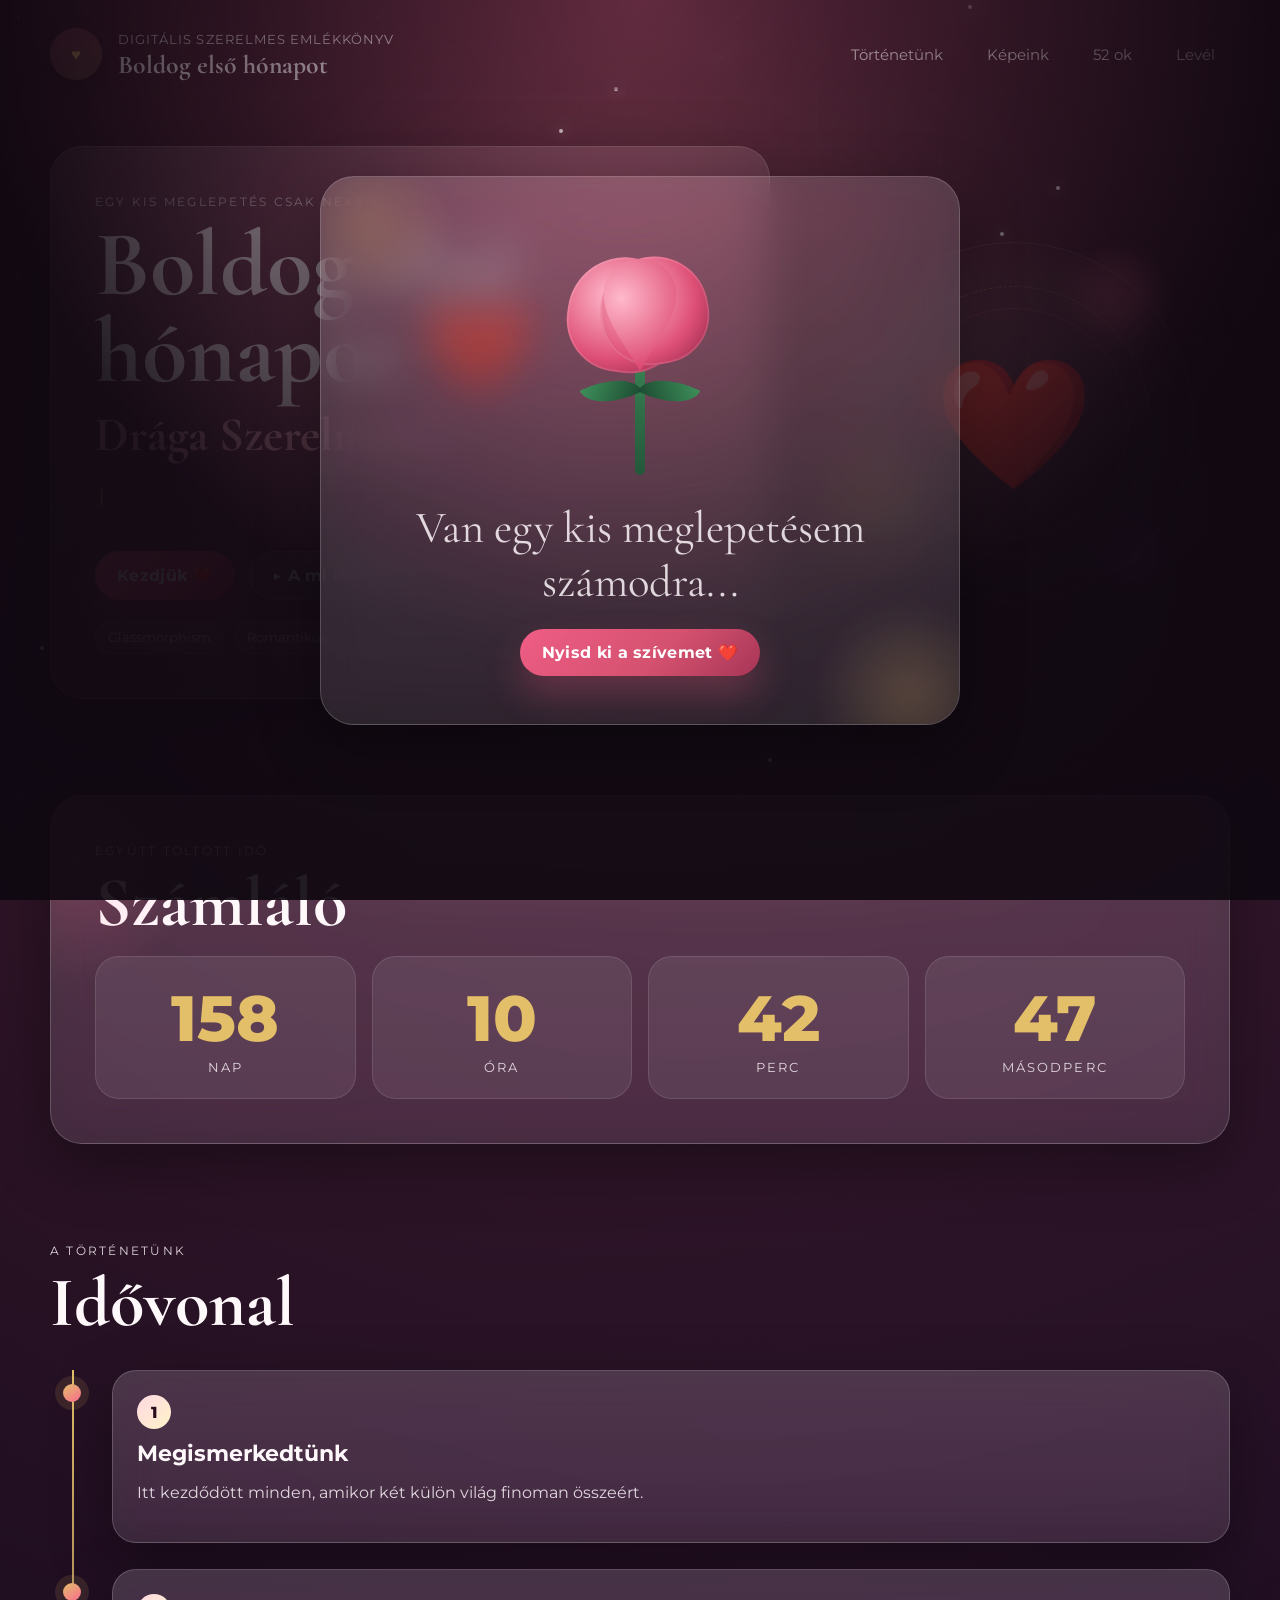
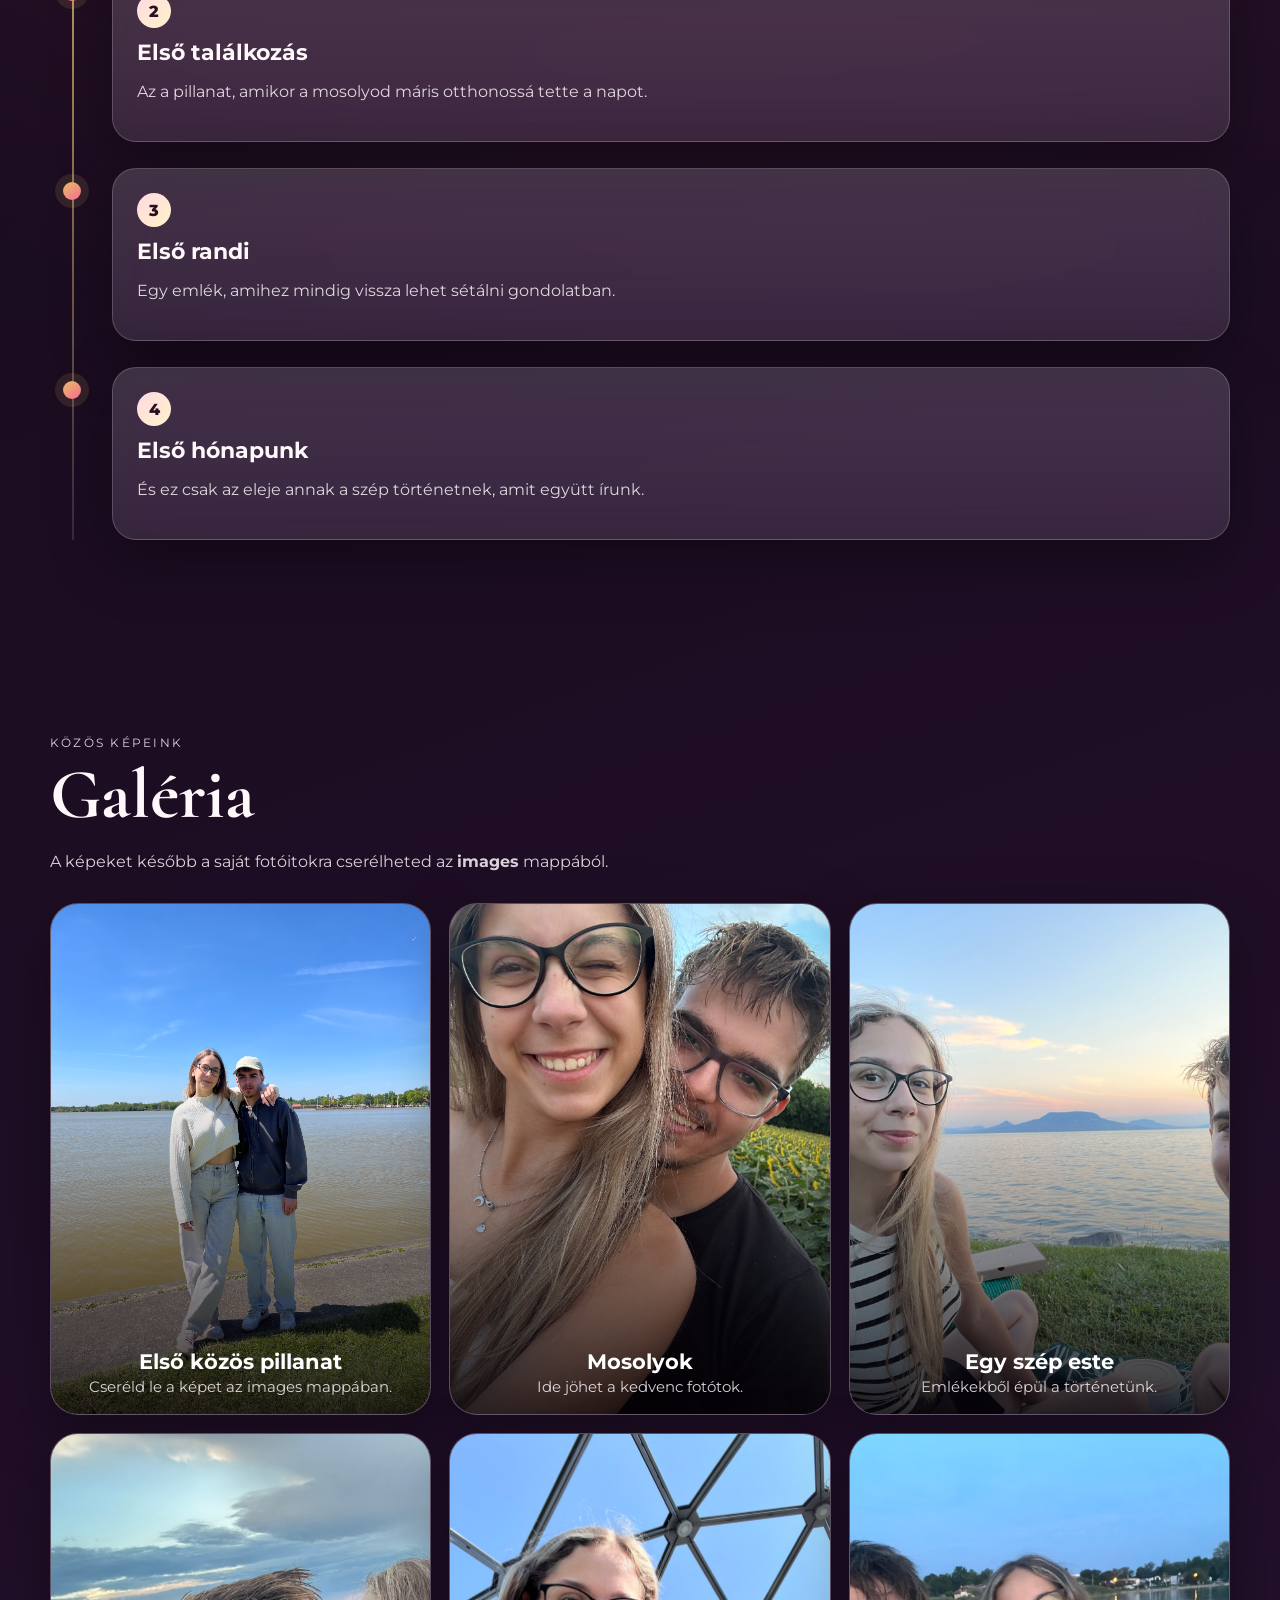
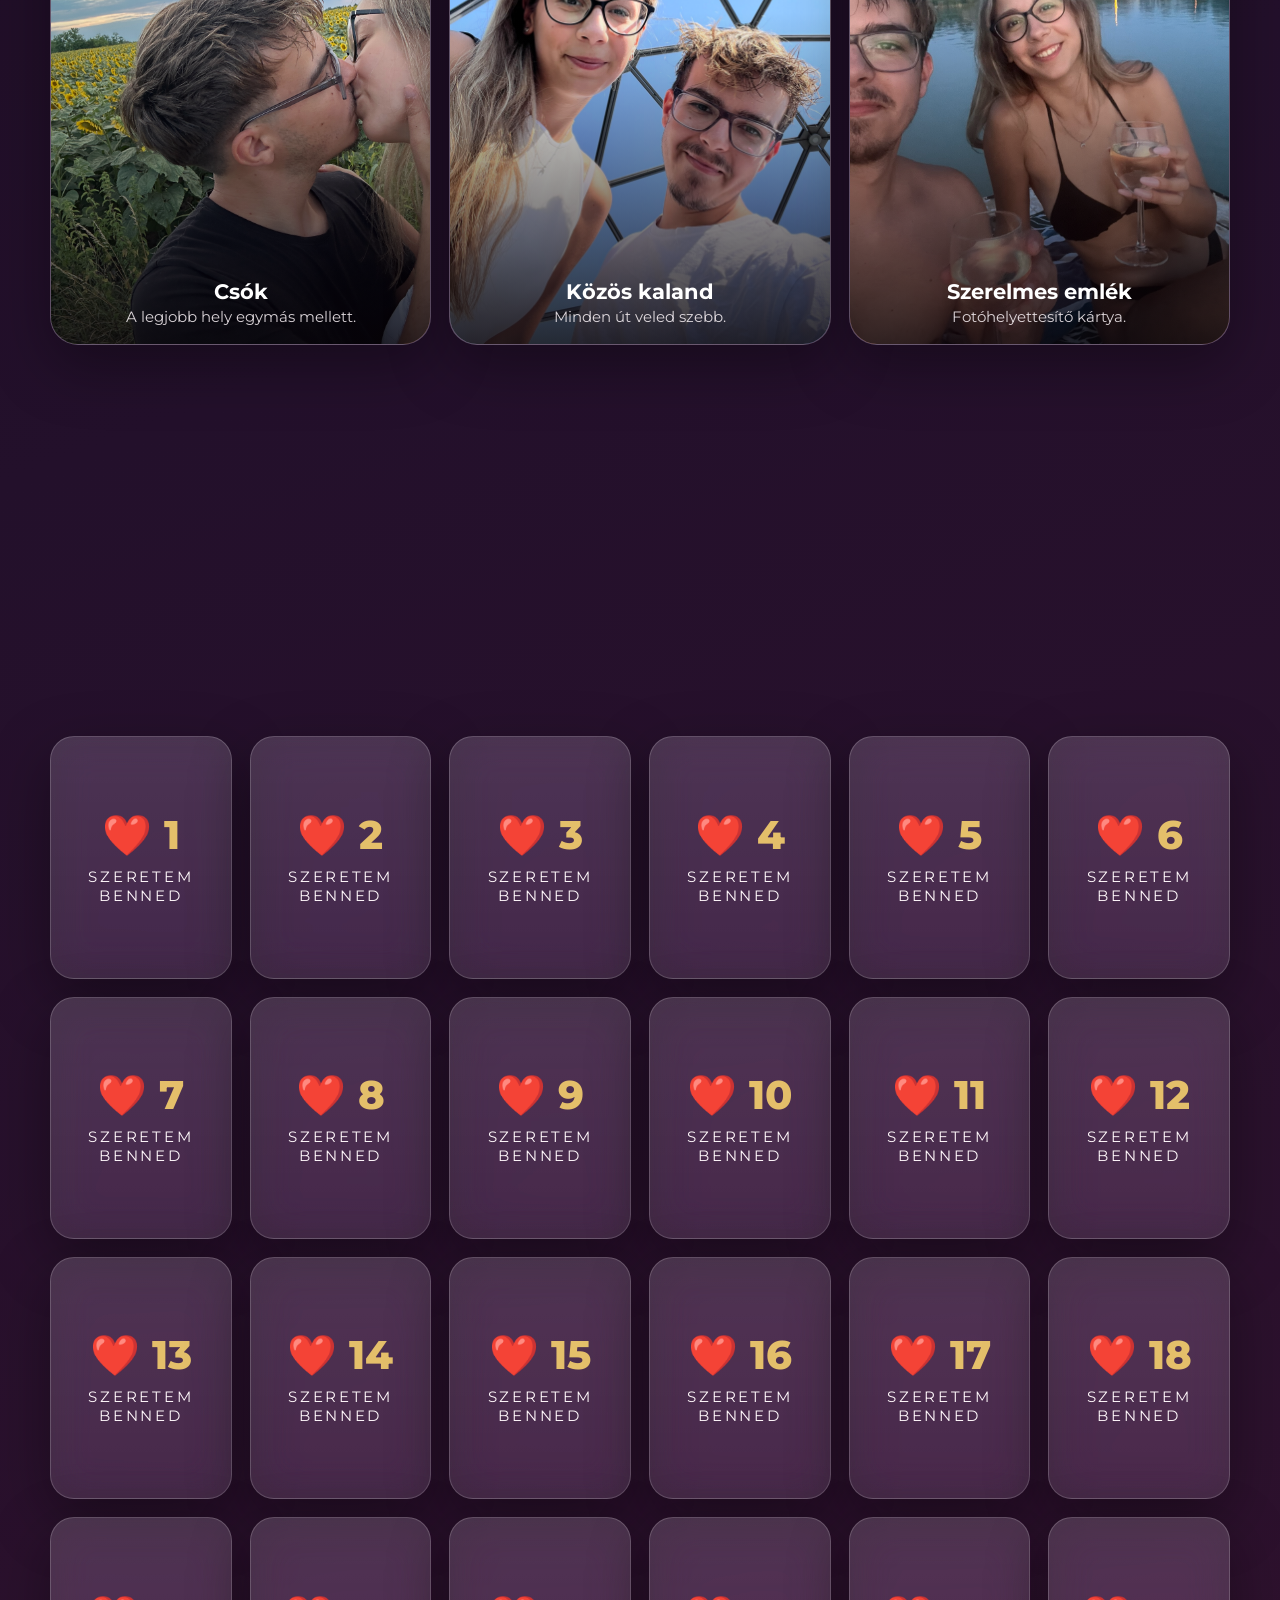
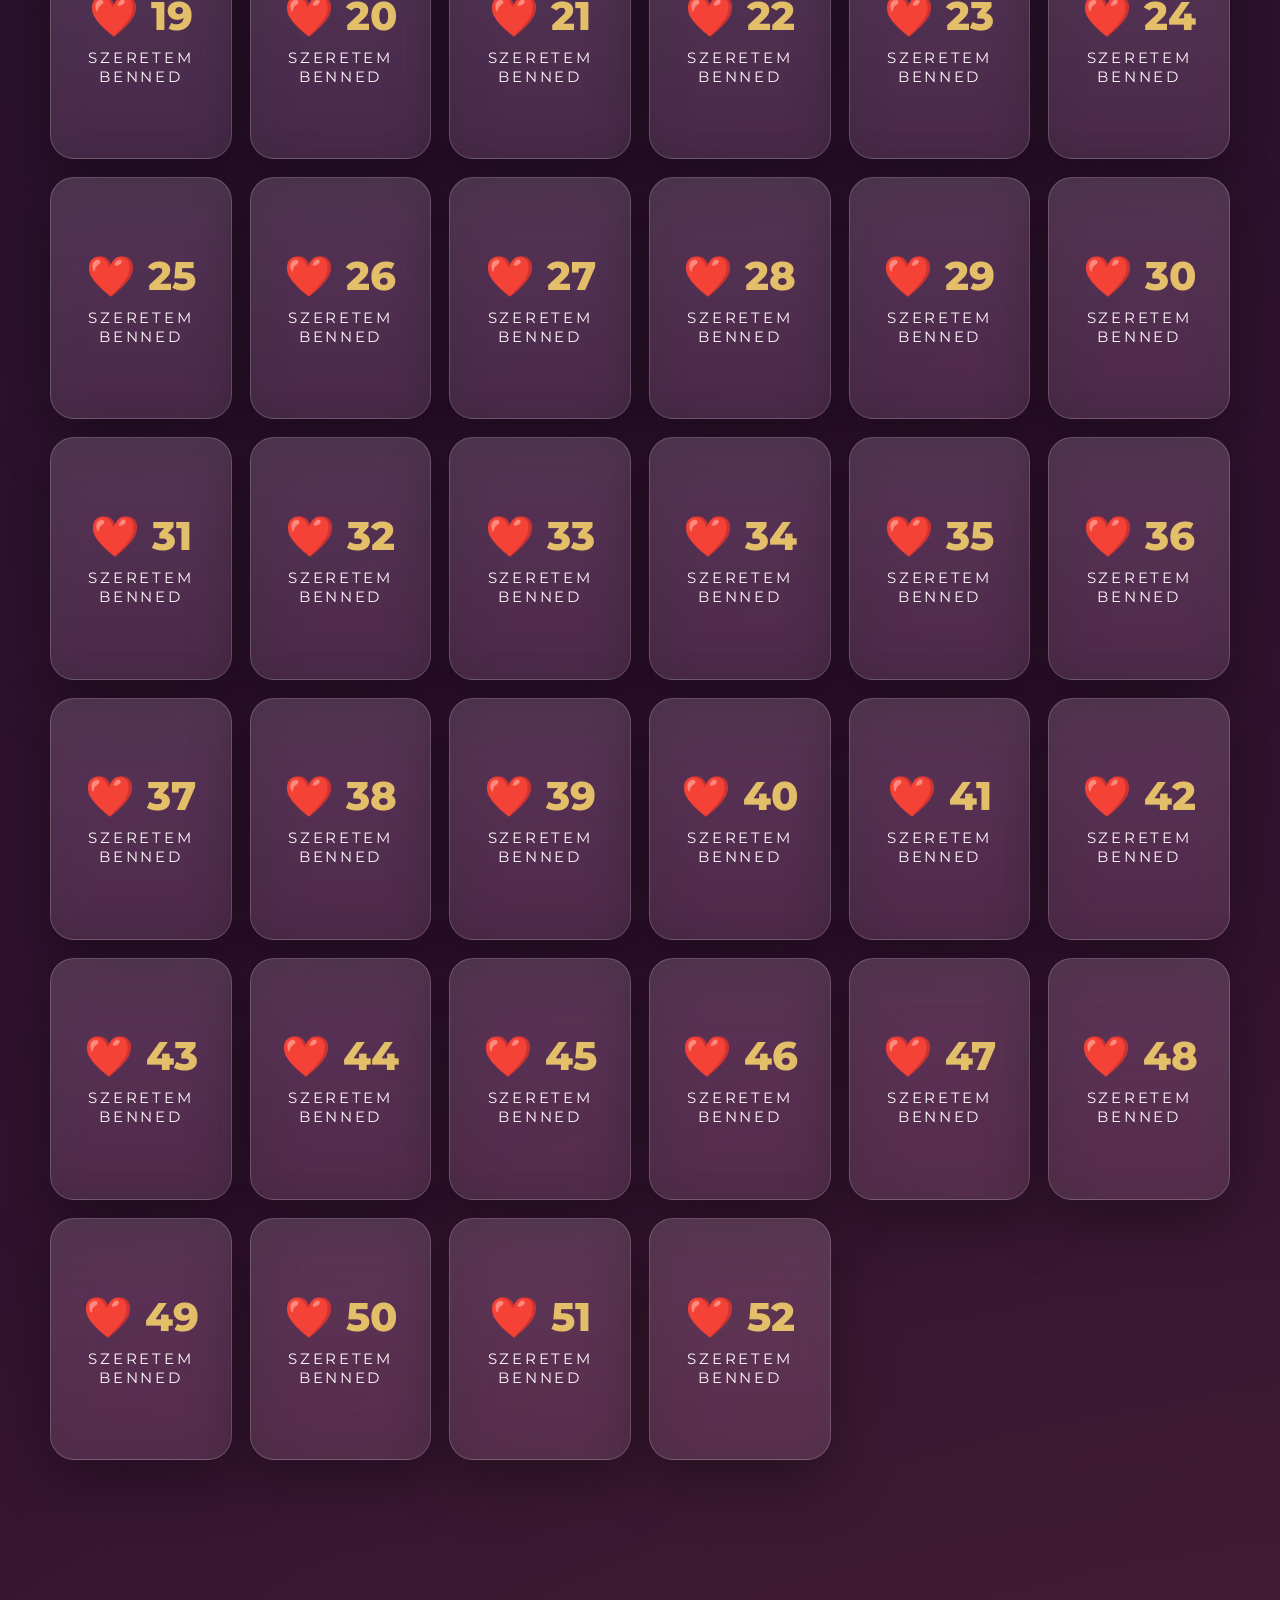
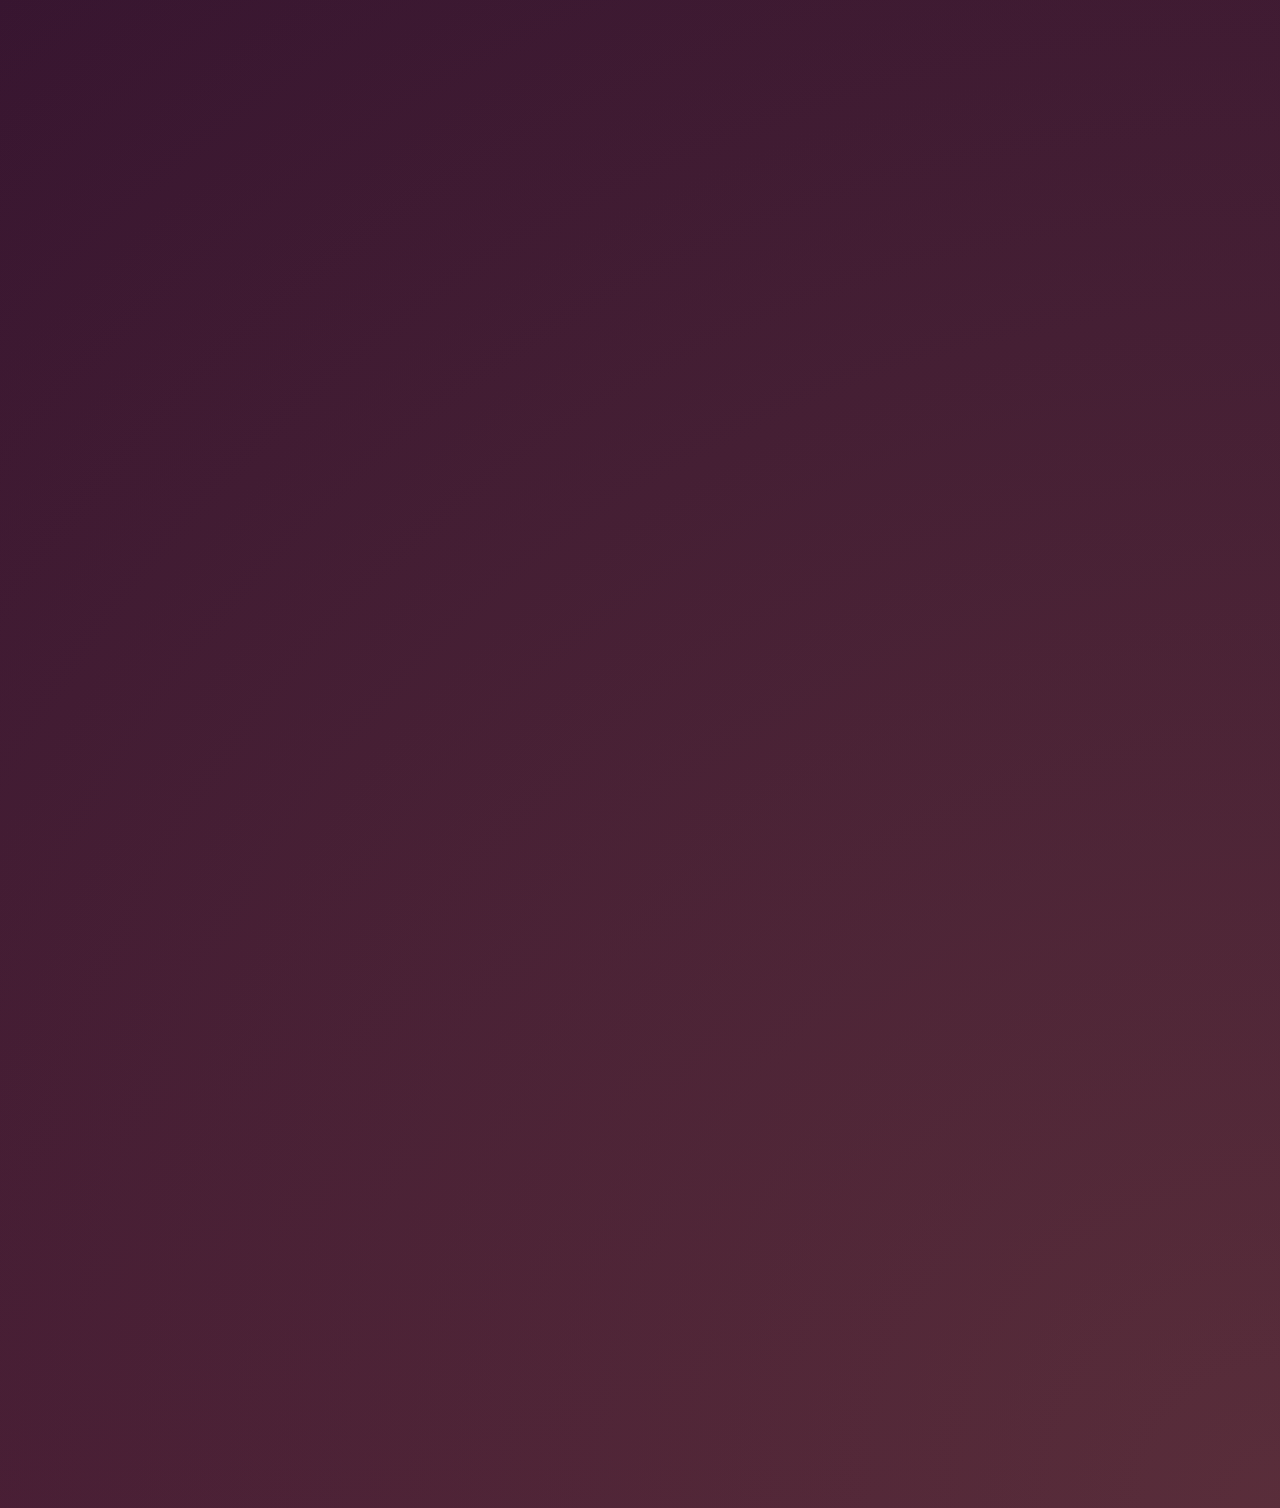
==== index.html @ 4e516342 "elso" ====
<!DOCTYPE html>
<html lang="hu">
<head>
  <meta charset="UTF-8" />
  <meta name="viewport" content="width=device-width, initial-scale=1.0" />
  <meta name="description" content="Egy modern, romantikus digitális emlékkönyv az első közös hónapotokhoz." />
  <meta name="theme-color" content="#2b1036" />
  <meta name="keywords" content="romantikus weboldal, szerelmes emlékkönyv, ajándék, első hónap" />
  <title>Első Hónapunk ❤️ | Szerelmes Emlékkönyv</title>
  <link rel="preconnect" href="https://fonts.googleapis.com" />
  <link rel="preconnect" href="https://fonts.gstatic.com" crossorigin />
  <link href="https://fonts.googleapis.com/css2?family=Cormorant+Garamond:wght@400;500;600;700&family=Montserrat:wght@300;400;500;600;700;800&display=swap" rel="stylesheet" />
  <link rel="stylesheet" href="style.css" />
</head>
<body>
  <div class="background-stage" aria-hidden="true">
    <div class="stars"></div>
    <div class="glow glow-a"></div>
    <div class="glow glow-b"></div>
    <div class="glow glow-c"></div>
    <div id="floating-hearts" class="floating-layer"></div>
    <div id="floating-petals" class="floating-layer"></div>
    <div id="sparkles" class="floating-layer"></div>
    <div id="mouse-hearts" class="floating-layer"></div>
  </div>

  <main id="app-shell" class="app-shell is-hidden">
    <header class="topbar">
      <div class="brand">
        <span class="brand-mark">♥</span>
        <div>
          <p class="brand-kicker">Digitális szerelmes emlékkönyv</p>
          <h1>Boldog első hónapot</h1>
        </div>
      </div>
      <nav class="topnav" aria-label="Fő navigáció">
        <a href="#story">Történetünk</a>
        <a href="#gallery">Képeink</a>
        <a href="#reasons">52 ok</a>
        <a href="#letter">Levél</a>
      </nav>
    </header>

    <section class="hero section" id="hero">
      <div class="hero-card glass" data-parallax>
        <p class="eyebrow">Egy kis meglepetés csak Neked</p>
        <h2>Boldog első hónapot ❤️</h2>
        <h3>Drága Szerelmem!</h3>
        <p class="typewriter" id="typewriter" aria-live="polite"></p>
        <div class="hero-actions">
          <a class="btn btn-primary" href="#story">Kezdjük ❤️</a>
          <button class="btn btn-secondary" id="music-toggle" type="button">▶ A mi dalunk</button>
        </div>
        <div class="mini-badge-row">
          <span class="mini-badge">Glassmorphism</span>
          <span class="mini-badge">Romantikus</span>
          <span class="mini-badge">Reszponzív</span>
        </div>
      </div>
      <div class="hero-visual" data-parallax>
        <div class="orb orb-one"></div>
        <div class="orb orb-two"></div>
        <div class="orb orb-three"></div>
        <div class="heart-frame">
          <div class="heart-heart">❤️</div>
        </div>
      </div>
    </section>

    <section class="section counter-section glass reveal" id="counter-section">
      <div class="section-heading">
        <p class="eyebrow">Együtt töltött idő</p>
        <h2>Számláló</h2>
      </div>
      <div class="counter-grid" id="counter" aria-live="polite">
        <article class="counter-card"><span id="days">0</span><small>Nap</small></article>
        <article class="counter-card"><span id="hours">0</span><small>Óra</small></article>
        <article class="counter-card"><span id="minutes">0</span><small>Perc</small></article>
        <article class="counter-card"><span id="seconds">0</span><small>Másodperc</small></article>
      </div>
    </section>

    <section class="section story-section" id="story">
      <div class="section-heading reveal">
        <p class="eyebrow">A történetünk</p>
        <h2>Idővonal</h2>
      </div>
      <div class="timeline">
        <article class="timeline-item reveal">
          <div class="timeline-dot"></div>
          <div class="timeline-content glass">
            <span class="timeline-step">1</span>
            <h3>Megismerkedtünk</h3>
            <p>Itt kezdődött minden, amikor két külön világ finoman összeért.</p>
          </div>
        </article>
        <article class="timeline-item reveal">
          <div class="timeline-dot"></div>
          <div class="timeline-content glass">
            <span class="timeline-step">2</span>
            <h3>Első találkozás</h3>
            <p>Az a pillanat, amikor a mosolyod máris otthonossá tette a napot.</p>
          </div>
        </article>
        <article class="timeline-item reveal">
          <div class="timeline-dot"></div>
          <div class="timeline-content glass">
            <span class="timeline-step">3</span>
            <h3>Első randi</h3>
            <p>Egy emlék, amihez mindig vissza lehet sétálni gondolatban.</p>
          </div>
        </article>
        <article class="timeline-item reveal">
          <div class="timeline-dot"></div>
          <div class="timeline-content glass">
            <span class="timeline-step">4</span>
            <h3>Első hónapunk</h3>
            <p>És ez csak az eleje annak a szép történetnek, amit együtt írunk.</p>
          </div>
        </article>
      </div>
    </section>

    <section class="section gallery-section" id="gallery">
      <div class="section-heading reveal">
        <p class="eyebrow">Közös képeink</p>
        <h2>Galéria</h2>
      </div>
      <p class="section-copy reveal">A képeket később a saját fotóitokra cserélheted az <strong>images</strong> mappából.</p>
      <div class="gallery-grid" id="gallery-grid" aria-label="Fotógaléria"></div>
    </section>

    <section class="section reasons-section" id="reasons">
      <div class="section-heading reveal">
        <p class="eyebrow">52 dolog, amit szeretek benned</p>
        <h2>Szívből</h2>
      </div>
      <p class="section-copy reveal">Kattints a kártyákra, hogy megforduljanak. A szövegek teljesen szerkeszthetőek a JavaScript tömbben.</p>
      <div class="reasons-grid" id="reasons-grid" aria-label="52 szeretetkártya"></div>
    </section>

    <section class="section letter-section" id="letter">
      <div class="section-heading reveal">
        <p class="eyebrow">Szerelmes levél</p>
        <h2>Nyisd ki a szívemet</h2>
      </div>
      <div class="envelope-wrap reveal">
        <button class="envelope" id="envelope" type="button" aria-expanded="false" aria-controls="love-letter">
          <div class="envelope-back"></div>
          <div class="envelope-front"></div>
          <div class="envelope-flap"></div>
          <div class="seal">❤</div>
        </button>
        <article class="letter glass" id="love-letter">
          <p class="letter-title">Drága Szerelmem...</p>
          <div class="letter-body">
            <p>Itt jön a személyes leveled helye. Ezt a részt később egyszerűen átírhatod a JavaScriptben vagy közvetlenül a HTML-ben.</p>
            <p>Köszönöm, hogy velünk együtt szépülnek a hétköznapok. Minden pillanat veled különlegesebb, puhább és valahogy otthonosabb.</p>
            <p>Ez a kis oldal csak egy kezdet, de minden sora rólad és rólunk szól.</p>
          </div>
          <p class="letter-signature">Ölel, a szerelmed ❤️</p>
        </article>
      </div>
    </section>

    <section class="section final-section glass reveal" id="final">
      <p class="eyebrow">A végére</p>
      <h2>Szeretlek ❤️</h2>
      <p class="final-copy">És ez még csak a kezdet...</p>
      <div class="final-pulse"></div>
    </section>
  </main>

  <div class="intro-screen" id="intro-screen" role="dialog" aria-modal="true" aria-label="Kezdőképernyő">
    <div class="intro-card glass">
      <div class="rose" aria-hidden="true">
        <div class="rose-stem"></div>
        <div class="rose-leaf rose-leaf-left"></div>
        <div class="rose-leaf rose-leaf-right"></div>
        <div class="rose-bloom">
          <span></span><span></span><span></span>
        </div>
      </div>
      <p class="intro-text">Van egy kis meglepetésem számodra...</p>
      <button class="btn btn-primary intro-button" id="open-heart" type="button">Nyisd ki a szívemet ❤️</button>
    </div>
  </div>

  <div class="lightbox" id="lightbox" aria-hidden="true">
    <button class="lightbox-close" id="lightbox-close" type="button" aria-label="Lightbox bezárása">×</button>
    <img id="lightbox-image" alt="Kép nagyban" />
    <p id="lightbox-caption"></p>
  </div>

  <audio id="background-music" preload="none"></audio>

  <template id="gallery-template">
    <article class="gallery-item glass">
      <button class="gallery-trigger" type="button">
        <span class="gallery-overlay"></span>
        <img alt="Közös emlék" loading="lazy" />
        <div class="gallery-labels">
          <span class="gallery-title"></span>
          <span class="gallery-subtitle"></span>
        </div>
      </button>
    </article>
  </template>

  <template id="reason-template">
    <article class="reason-card">
      <div class="reason-inner">
        <div class="reason-face reason-front glass">
          <span class="reason-number"></span>
          <p>Szeretem benned</p>
        </div>
        <div class="reason-face reason-back glass">
          <p></p>
        </div>
      </div>
    </article>
  </template>

  <script src="script.js"></script>
</body>
</html>
---- style.css ----
:root {
  --bg-1: #120814;
  --bg-2: #23102b;
  --bg-3: #411432;
  --wine: #6d163b;
  --rose: #ff6f91;
  --pink: #ffb3c7;
  --soft-white: #fff8fb;
  --gold: #e4bf6a;
  --glass: rgba(255, 255, 255, 0.11);
  --glass-strong: rgba(255, 255, 255, 0.16);
  --border: rgba(255, 255, 255, 0.18);
  --shadow: 0 20px 60px rgba(0, 0, 0, 0.35);
  --radius-xl: 32px;
  --radius-lg: 24px;
  --radius-md: 18px;
  --container: 1180px;
}

* {
  box-sizing: border-box;
}

html {
  scroll-behavior: smooth;
}

body {
  margin: 0;
  font-family: 'Montserrat', sans-serif;
  color: var(--soft-white);
  background:
    radial-gradient(circle at top, rgba(255, 111, 145, 0.22), transparent 25%),
    radial-gradient(circle at bottom right, rgba(228, 191, 106, 0.15), transparent 28%),
    linear-gradient(160deg, var(--bg-1) 0%, var(--bg-2) 44%, var(--bg-3) 100%);
  min-height: 100vh;
  overflow-x: hidden;
}

body::before {
  content: '';
  position: fixed;
  inset: 0;
  background-image: linear-gradient(rgba(255, 255, 255, 0.045) 1px, transparent 1px),
    linear-gradient(90deg, rgba(255, 255, 255, 0.045) 1px, transparent 1px);
  background-size: 48px 48px;
  mask-image: radial-gradient(circle at center, black 40%, transparent 100%);
  pointer-events: none;
  opacity: 0.35;
  z-index: 0;
}

img {
  display: block;
  max-width: 100%;
}

button,
a {
  -webkit-tap-highlight-color: transparent;
}

a {
  color: inherit;
  text-decoration: none;
}

button {
  font: inherit;
}

#app-shell,
.intro-screen,
.background-stage {
  position: relative;
  z-index: 1;
}

.background-stage {
  position: fixed;
  inset: 0;
  pointer-events: none;
  overflow: hidden;
}

.floating-layer,
.stars,
.glow {
  position: absolute;
  inset: 0;
}

.stars {
  background-image:
    radial-gradient(2px 2px at 18px 18px, rgba(255, 255, 255, 0.9), transparent),
    radial-gradient(1.5px 1.5px at 120px 80px, rgba(255, 255, 255, 0.75), transparent),
    radial-gradient(1px 1px at 220px 160px, rgba(255, 255, 255, 0.65), transparent),
    radial-gradient(2px 2px at 300px 40px, rgba(255, 255, 255, 0.85), transparent);
  background-size: 360px 260px;
  opacity: 0.35;
  filter: drop-shadow(0 0 8px rgba(255, 255, 255, 0.3));
  animation: starsDrift 100s linear infinite;
}

.glow {
  filter: blur(60px);
  opacity: 0.45;
  mix-blend-mode: screen;
}

.glow-a {
  background: radial-gradient(circle, rgba(255, 111, 145, 0.4), transparent 55%);
  top: -10%;
  left: -15%;
}

.glow-b {
  background: radial-gradient(circle, rgba(228, 191, 106, 0.25), transparent 58%);
  bottom: -20%;
  right: -10%;
}

.glow-c {
  background: radial-gradient(circle, rgba(177, 107, 255, 0.18), transparent 58%);
  top: 20%;
  right: 20%;
}

#app-shell {
  width: 100%;
  max-width: 100%;
  opacity: 1;
  transform: translateY(0);
  transition: opacity 0.7s ease, transform 0.7s ease;
}

.app-shell.is-hidden {
  opacity: 0;
  transform: translateY(20px);
  pointer-events: none;
}

.section {
  width: min(var(--container), calc(100% - 32px));
  margin: 0 auto;
  position: relative;
  padding: 96px 0;
}

.glass {
  background: linear-gradient(180deg, var(--glass-strong), var(--glass));
  border: 1px solid var(--border);
  box-shadow: var(--shadow);
  backdrop-filter: blur(20px) saturate(140%);
  -webkit-backdrop-filter: blur(20px) saturate(140%);
}

.topbar {
  width: min(var(--container), calc(100% - 32px));
  margin: 0 auto;
  padding: 28px 0 10px;
  display: flex;
  justify-content: space-between;
  align-items: center;
  gap: 24px;
  position: sticky;
  top: 0;
  z-index: 20;
  backdrop-filter: blur(18px);
}

.brand {
  display: flex;
  align-items: center;
  gap: 16px;
}

.brand-mark {
  width: 52px;
  height: 52px;
  border-radius: 50%;
  display: grid;
  place-items: center;
  color: var(--gold);
  background: linear-gradient(145deg, rgba(255, 111, 145, 0.35), rgba(228, 191, 106, 0.25));
  box-shadow: 0 10px 24px rgba(0, 0, 0, 0.28);
}

.brand-kicker,
.eyebrow,
.section-copy,
.intro-text,
.timeline-content p,
.reason-back p,
.letter-body p,
.final-copy,
.gallery-subtitle {
  color: rgba(255, 248, 251, 0.84);
}

.brand h1,
.section-heading h2,
.hero h2,
.hero h3,
.final-section h2 {
  font-family: 'Cormorant Garamond', serif;
  font-weight: 700;
  margin: 0;
  line-height: 0.94;
}

.brand h1 {
  font-size: clamp(1.2rem, 2vw, 1.75rem);
}

.brand-kicker {
  margin: 0 0 6px;
  font-size: 0.82rem;
  letter-spacing: 0.08em;
  text-transform: uppercase;
}

.topnav {
  display: flex;
  flex-wrap: wrap;
  justify-content: flex-end;
  gap: 14px;
}

.topnav a {
  color: rgba(255, 248, 251, 0.88);
  font-size: 0.94rem;
  padding: 10px 14px;
  border-radius: 999px;
  border: 1px solid transparent;
  transition: transform 0.25s ease, background 0.25s ease, border-color 0.25s ease;
}

.topnav a:hover {
  transform: translateY(-2px);
  background: rgba(255, 255, 255, 0.08);
  border-color: rgba(255, 255, 255, 0.12);
}

.hero {
  display: grid;
  grid-template-columns: 1.25fr 0.75fr;
  gap: 28px;
  align-items: center;
  padding-top: 56px;
}

.hero-card,
.counter-section,
.final-section {
  border-radius: var(--radius-xl);
  padding: clamp(24px, 4vw, 44px);
}

.hero-card {
  position: relative;
  overflow: hidden;
}

.hero-card::after {
  content: '';
  position: absolute;
  inset: auto -12% -55% auto;
  width: 360px;
  height: 360px;
  background: radial-gradient(circle, rgba(255, 111, 145, 0.18), transparent 62%);
  filter: blur(10px);
  pointer-events: none;
}

.eyebrow {
  display: inline-block;
  margin: 0 0 12px;
  text-transform: uppercase;
  letter-spacing: 0.18em;
  font-size: 0.78rem;
}

.hero h2 {
  font-size: clamp(3rem, 8vw, 5.8rem);
  color: var(--soft-white);
}

.hero h3 {
  margin-top: 18px;
  font-size: clamp(1.8rem, 4vw, 3rem);
  color: var(--pink);
}

.typewriter {
  min-height: 2.4em;
  margin: 20px 0 28px;
  font-size: clamp(1rem, 2vw, 1.15rem);
  line-height: 1.8;
  color: rgba(255, 248, 251, 0.9);
  max-width: 56ch;
}

.typewriter::after {
  content: '|';
  margin-left: 4px;
  color: var(--gold);
  animation: caret 1s step-end infinite;
}

.hero-actions {
  display: flex;
  flex-wrap: wrap;
  gap: 14px;
  margin-bottom: 20px;
}

.btn {
  border: 0;
  cursor: pointer;
  border-radius: 999px;
  padding: 14px 22px;
  font-weight: 700;
  letter-spacing: 0.02em;
  display: inline-flex;
  align-items: center;
  justify-content: center;
  gap: 8px;
  transition: transform 0.25s ease, box-shadow 0.25s ease, background 0.25s ease, border-color 0.25s ease;
  position: relative;
  overflow: hidden;
}

.btn::before {
  content: '';
  position: absolute;
  inset: 0;
  background: linear-gradient(120deg, transparent 0%, rgba(255, 255, 255, 0.2) 50%, transparent 100%);
  transform: translateX(-120%);
  transition: transform 0.55s ease;
}

.btn:hover::before {
  transform: translateX(120%);
}

.btn:hover {
  transform: translateY(-3px) scale(1.01);
}

.btn-primary {
  color: #fff;
  background: linear-gradient(135deg, #ef5d86, #d4516f 58%, #a73556);
  box-shadow: 0 18px 36px rgba(212, 81, 111, 0.32);
}

.btn-secondary {
  color: var(--soft-white);
  background: rgba(255, 255, 255, 0.08);
  border: 1px solid rgba(255, 255, 255, 0.16);
}

.mini-badge-row {
  display: flex;
  flex-wrap: wrap;
  gap: 10px;
}

.mini-badge {
  padding: 8px 12px;
  border-radius: 999px;
  background: rgba(255, 255, 255, 0.07);
  border: 1px solid rgba(255, 255, 255, 0.12);
  color: rgba(255, 248, 251, 0.82);
  font-size: 0.84rem;
}

.hero-visual {
  min-height: 440px;
  display: grid;
  place-items: center;
  position: relative;
}

.heart-frame {
  width: min(360px, 100%);
  aspect-ratio: 1;
  border-radius: 50%;
  display: grid;
  place-items: center;
  position: relative;
  background: radial-gradient(circle, rgba(255, 255, 255, 0.16) 0%, rgba(255, 255, 255, 0.05) 60%, transparent 75%);
  border: 1px solid rgba(255, 255, 255, 0.12);
  backdrop-filter: blur(14px);
}

.heart-frame::before,
.heart-frame::after {
  content: '';
  position: absolute;
  inset: 12%;
  border-radius: 50%;
  border: 1px dashed rgba(228, 191, 106, 0.3);
  animation: spinSlow 24s linear infinite;
}

.heart-frame::after {
  inset: 18%;
  border-style: solid;
  border-color: rgba(255, 111, 145, 0.22);
  animation-direction: reverse;
}

.heart-heart {
  font-size: clamp(5rem, 12vw, 8rem);
  filter: drop-shadow(0 18px 30px rgba(0, 0, 0, 0.28));
  animation: floatY 4.8s ease-in-out infinite;
}

.orb {
  position: absolute;
  border-radius: 50%;
  filter: blur(3px);
  opacity: 0.75;
}

.orb-one {
  width: 120px;
  height: 120px;
  top: 8%;
  right: 12%;
  background: radial-gradient(circle, rgba(255, 111, 145, 0.8), transparent 65%);
  animation: drift 10s ease-in-out infinite;
}

.orb-two {
  width: 160px;
  height: 160px;
  bottom: 14%;
  left: 0;
  background: radial-gradient(circle, rgba(228, 191, 106, 0.55), transparent 65%);
  animation: drift 12s ease-in-out infinite reverse;
}

.orb-three {
  width: 90px;
  height: 90px;
  bottom: 10%;
  right: 12%;
  background: radial-gradient(circle, rgba(173, 113, 255, 0.45), transparent 65%);
  animation: drift 8s ease-in-out infinite;
}

.section-heading {
  margin-bottom: 20px;
}

.section-heading h2,
.final-section h2 {
  font-size: clamp(2.4rem, 6vw, 4.4rem);
}

.section-copy {
  max-width: 70ch;
  line-height: 1.8;
  margin: 0 0 26px;
}

.counter-section {
  position: relative;
  overflow: hidden;
}

.counter-section::before {
  content: '';
  position: absolute;
  inset: -20% auto auto -10%;
  width: 280px;
  height: 280px;
  background: radial-gradient(circle, rgba(255, 111, 145, 0.18), transparent 60%);
  pointer-events: none;
}

.counter-grid {
  display: grid;
  grid-template-columns: repeat(4, minmax(0, 1fr));
  gap: 16px;
}

.counter-card {
  border-radius: 24px;
  padding: 22px 18px;
  text-align: center;
  background: rgba(255, 255, 255, 0.08);
  border: 1px solid rgba(255, 255, 255, 0.11);
}

.counter-card span {
  display: block;
  font-size: clamp(2rem, 6vw, 4rem);
  font-weight: 800;
  color: var(--gold);
}

.counter-card small {
  color: rgba(255, 248, 251, 0.82);
  text-transform: uppercase;
  letter-spacing: 0.16em;
}

.timeline {
  position: relative;
  display: grid;
  gap: 26px;
  margin-top: 34px;
}

.timeline::before {
  content: '';
  position: absolute;
  left: 22px;
  top: 0;
  bottom: 0;
  width: 2px;
  background: linear-gradient(var(--gold), rgba(255, 255, 255, 0.12));
}

.timeline-item {
  display: grid;
  grid-template-columns: 44px 1fr;
  gap: 18px;
  align-items: start;
}

.timeline-dot {
  width: 18px;
  height: 18px;
  margin: 14px 0 0 13px;
  border-radius: 50%;
  background: linear-gradient(145deg, var(--gold), var(--rose));
  box-shadow: 0 0 0 8px rgba(228, 191, 106, 0.12);
}

.timeline-content {
  border-radius: var(--radius-lg);
  padding: 24px;
  position: relative;
  overflow: hidden;
}

.timeline-step {
  display: inline-grid;
  place-items: center;
  width: 34px;
  height: 34px;
  border-radius: 50%;
  margin-bottom: 10px;
  color: #2a0f20;
  font-weight: 800;
  background: linear-gradient(135deg, #ffd9e2, #fff3c9);
}

.timeline-content h3 {
  margin: 0 0 8px;
  font-size: 1.4rem;
}

.gallery-grid {
  display: grid;
  grid-template-columns: repeat(12, 1fr);
  gap: 18px;
}

.gallery-item {
  border-radius: 28px;
  overflow: hidden;
  grid-column: span 4;
  min-height: 260px;
  transform-style: preserve-3d;
}

.gallery-trigger {
  width: 100%;
  height: 100%;
  border: 0;
  background: transparent;
  padding: 0;
  position: relative;
  cursor: pointer;
}

.gallery-item img {
  width: 100%;
  height: 100%;
  object-fit: cover;
  transition: transform 0.45s ease;
}

.gallery-item:hover img {
  transform: scale(1.06);
}

.gallery-overlay {
  position: absolute;
  inset: 0;
  background: linear-gradient(180deg, transparent 35%, rgba(7, 3, 8, 0.82) 100%);
  z-index: 1;
}

.gallery-labels {
  position: absolute;
  inset: auto 18px 18px;
  z-index: 2;
}

.gallery-title {
  display: block;
  font-size: 1.3rem;
  font-weight: 700;
  color: #fff;
}

.gallery-subtitle {
  display: block;
  margin-top: 4px;
  font-size: 0.92rem;
}

.reasons-grid {
  display: grid;
  grid-template-columns: repeat(auto-fit, minmax(160px, 1fr));
  gap: 18px;
  perspective: 1400px;
}

.reason-card {
  position: relative;
  aspect-ratio: 3 / 4;
  cursor: pointer;
}

.reason-inner {
  position: absolute;
  inset: 0;
  transform-style: preserve-3d;
  transition: transform 0.75s cubic-bezier(.2,.7,.2,1);
}

.reason-card.is-flipped .reason-inner {
  transform: rotateY(180deg);
}

.reason-face {
  position: absolute;
  inset: 0;
  border-radius: 24px;
  padding: 18px;
  backface-visibility: hidden;
  display: flex;
  flex-direction: column;
  justify-content: center;
  align-items: center;
  text-align: center;
}

.reason-front {
  gap: 8px;
}

.reason-number {
  font-size: 2.5rem;
  font-weight: 800;
  color: var(--gold);
}

.reason-front p {
  margin: 0;
  font-size: 0.95rem;
  text-transform: uppercase;
  letter-spacing: 0.18em;
}

.reason-back {
  transform: rotateY(180deg);
  padding: 24px;
}

.reason-back p {
  margin: 0;
  font-size: 1rem;
  line-height: 1.8;
}

.envelope-wrap {
  display: grid;
  justify-items: center;
  gap: 26px;
}

.envelope {
  width: min(440px, 100%);
  aspect-ratio: 1.4 / 1;
  border: 0;
  background: transparent;
  position: relative;
  cursor: pointer;
  transform-style: preserve-3d;
  perspective: 1200px;
}

.envelope-back,
.envelope-front,
.envelope-flap {
  position: absolute;
  inset: 0;
  border-radius: 24px;
}

.envelope-back {
  background: linear-gradient(145deg, #86294a, #5b1534);
  box-shadow: var(--shadow);
}

.envelope-front {
  clip-path: polygon(0 100%, 50% 48%, 100% 100%, 100% 100%, 0 100%);
  background: linear-gradient(145deg, #f1b7c7, #c96b88);
}

.envelope-flap {
  clip-path: polygon(0 0, 50% 55%, 100% 0);
  background: linear-gradient(145deg, #ffdbe5, #d77a98);
  transform-origin: top;
  transition: transform 0.6s ease;
}

.envelope.is-open .envelope-flap {
  transform: rotateX(180deg);
}

.seal {
  width: 64px;
  height: 64px;
  position: absolute;
  left: 50%;
  top: 50%;
  transform: translate(-50%, -10%);
  border-radius: 50%;
  display: grid;
  place-items: center;
  color: #fff;
  font-size: 1.6rem;
  background: linear-gradient(145deg, var(--rose), #ad3d63);
  box-shadow: 0 14px 24px rgba(0, 0, 0, 0.22);
}

.letter {
  width: min(760px, 100%);
  border-radius: 30px;
  padding: clamp(22px, 4vw, 38px);
  transform: translateY(26px) scale(0.98);
  opacity: 0;
  transition: transform 0.7s ease, opacity 0.7s ease;
}

.envelope.is-open + .letter {
  transform: translateY(0) scale(1);
  opacity: 1;
}

.letter-title,
.letter-signature {
  font-family: 'Cormorant Garamond', serif;
  font-size: clamp(1.7rem, 3vw, 2.8rem);
  margin: 0 0 18px;
  color: var(--pink);
}

.letter-body {
  display: grid;
  gap: 14px;
  line-height: 1.9;
}

.final-section {
  margin-bottom: 90px;
  text-align: center;
  position: relative;
  overflow: hidden;
}

.final-section::before {
  content: '';
  position: absolute;
  inset: auto 50% -110px;
  width: 280px;
  height: 280px;
  transform: translateX(-50%);
  background: radial-gradient(circle, rgba(255, 111, 145, 0.25), transparent 65%);
  filter: blur(8px);
}

.final-copy {
  margin: 0;
  font-size: 1.2rem;
}

.final-pulse {
  width: 92px;
  height: 92px;
  margin: 28px auto 0;
  border-radius: 50%;
  background: radial-gradient(circle, rgba(255, 111, 145, 0.55), rgba(255, 111, 145, 0.1));
  box-shadow: 0 0 0 0 rgba(255, 111, 145, 0.35);
  animation: pulse 2.1s infinite;
}

.intro-screen {
  position: fixed;
  inset: 0;
  display: grid;
  place-items: center;
  padding: 24px;
  background: radial-gradient(circle at top, rgba(255, 111, 145, 0.12), rgba(15, 8, 17, 0.92) 60%);
  z-index: 999;
  transition: opacity 0.8s ease, transform 0.8s ease;
}

.intro-screen.is-out {
  opacity: 0;
  transform: scale(1.05);
  pointer-events: none;
}

.intro-card {
  width: min(640px, 100%);
  border-radius: 34px;
  padding: clamp(28px, 5vw, 48px);
  text-align: center;
  position: relative;
  overflow: hidden;
}

.intro-card::before,
.intro-card::after {
  content: '';
  position: absolute;
  border-radius: 50%;
  background: radial-gradient(circle, rgba(228, 191, 106, 0.22), transparent 60%);
  filter: blur(10px);
}

.intro-card::before {
  width: 180px;
  height: 180px;
  top: -40px;
  left: -40px;
}

.intro-card::after {
  width: 220px;
  height: 220px;
  right: -60px;
  bottom: -80px;
}

.rose {
  width: 150px;
  height: 250px;
  margin: 0 auto 26px;
  position: relative;
  animation: floatY 4.8s ease-in-out infinite;
}

.rose-stem {
  position: absolute;
  left: 50%;
  bottom: 0;
  width: 10px;
  height: 150px;
  transform: translateX(-50%);
  border-radius: 999px;
  background: linear-gradient(180deg, #3e8f5a, #24573a);
}

.rose-leaf {
  position: absolute;
  width: 56px;
  height: 28px;
  bottom: 70px;
  border-radius: 0 100% 0 100%;
  background: linear-gradient(135deg, #3e8f5a, #1d4b32);
}

.rose-leaf-left {
  left: 18px;
  transform: rotate(-26deg);
}

.rose-leaf-right {
  right: 18px;
  transform: scaleX(-1) rotate(-26deg);
}

.rose-bloom {
  position: absolute;
  top: 24px;
  left: 50%;
  width: 120px;
  height: 120px;
  transform: translateX(-50%);
}

.rose-bloom span {
  position: absolute;
  inset: 0;
  border-radius: 50% 50% 45% 45%;
  background: radial-gradient(circle at 35% 35%, #ffb9cb, #de4f76 60%, #8b2144 100%);
  box-shadow: inset 0 0 0 2px rgba(255, 255, 255, 0.12);
}

.rose-bloom span:nth-child(1) {
  transform: rotate(8deg) translate(-14px, 8px) scale(0.96);
}

.rose-bloom span:nth-child(2) {
  transform: rotate(-10deg) translate(14px, 4px) scale(0.9);
}

.rose-bloom span:nth-child(3) {
  transform: translateY(8px) scale(1.04);
  clip-path: path('M60 4C78 4 95 18 95 38C95 61 76 84 60 112C44 84 25 61 25 38C25 18 42 4 60 4Z');
}

.intro-text {
  margin: 0 0 20px;
  font-family: 'Cormorant Garamond', serif;
  font-size: clamp(1.8rem, 4vw, 2.8rem);
}

.lightbox {
  position: fixed;
  inset: 0;
  display: grid;
  place-items: center;
  gap: 14px;
  padding: 24px;
  background: rgba(6, 2, 8, 0.84);
  backdrop-filter: blur(14px);
  opacity: 0;
  pointer-events: none;
  transform: scale(1.02);
  transition: opacity 0.28s ease, transform 0.28s ease;
  z-index: 1000;
}

.lightbox.is-open {
  opacity: 1;
  pointer-events: auto;
  transform: scale(1);
}

.lightbox img {
  width: min(980px, 100%);
  max-height: 76vh;
  object-fit: contain;
  border-radius: 26px;
  box-shadow: 0 20px 70px rgba(0, 0, 0, 0.45);
}

.lightbox p {
  margin: 0;
  color: rgba(255, 248, 251, 0.86);
}

.lightbox-close {
  position: absolute;
  top: 22px;
  right: 22px;
  width: 48px;
  height: 48px;
  border: 0;
  border-radius: 50%;
  color: #fff;
  font-size: 2rem;
  background: rgba(255, 255, 255, 0.12);
  cursor: pointer;
}

.hidden {
  display: none !important;
}

.reveal {
  opacity: 0;
  transform: translateY(30px);
  transition: opacity 0.75s ease, transform 0.75s ease;
}

.reveal.is-visible {
  opacity: 1;
  transform: translateY(0);
}

.floating-layer .float-heart,
.floating-layer .float-petal,
.floating-layer .sparkle,
.floating-layer .mouse-heart {
  position: absolute;
  user-select: none;
  pointer-events: none;
}

.float-heart {
  color: rgba(255, 111, 145, 0.9);
  text-shadow: 0 0 18px rgba(255, 111, 145, 0.32);
  animation: fall linear forwards;
}

.float-petal {
  width: 16px;
  height: 12px;
  border-radius: 80% 0 80% 0;
  background: linear-gradient(145deg, rgba(255, 185, 203, 0.96), rgba(223, 103, 150, 0.55));
  transform: rotate(35deg);
  filter: drop-shadow(0 0 8px rgba(255, 185, 203, 0.24));
  animation: petalFall linear forwards;
}

.sparkle {
  width: 4px;
  height: 4px;
  border-radius: 50%;
  background: rgba(255, 248, 251, 0.95);
  box-shadow: 0 0 14px rgba(255, 255, 255, 0.9);
  animation: sparkle 4s linear infinite;
}

.mouse-heart {
  color: rgba(255, 111, 145, 0.92);
  font-size: 1rem;
  animation: mousePop 1s ease forwards;
}

@keyframes floatY {
  0%, 100% { transform: translateY(0); }
  50% { transform: translateY(-14px); }
}

@keyframes spinSlow {
  to { transform: rotate(360deg); }
}

@keyframes drift {
  0%, 100% { transform: translateY(0) translateX(0) scale(1); }
  50% { transform: translateY(-18px) translateX(12px) scale(1.08); }
}

@keyframes pulse {
  70% {
    box-shadow: 0 0 0 22px rgba(255, 111, 145, 0);
  }
  100% {
    box-shadow: 0 0 0 0 rgba(255, 111, 145, 0);
  }
}

@keyframes fall {
  0% {
    transform: translate3d(0, -10vh, 0) rotate(0deg);
    opacity: 0;
  }
  10% { opacity: 1; }
  100% {
    transform: translate3d(var(--drift, 0), 110vh, 0) rotate(220deg);
    opacity: 0;
  }
}

@keyframes petalFall {
  0% {
    transform: translate3d(0, -12vh, 0) rotate(0deg);
    opacity: 0;
  }
  15% { opacity: 1; }
  100% {
    transform: translate3d(var(--drift, 0), 112vh, 0) rotate(260deg);
    opacity: 0;
  }
}

@keyframes sparkle {
  0%, 100% { transform: translateY(0) scale(1); opacity: 0.5; }
  50% { transform: translateY(-8px) scale(1.35); opacity: 1; }
}

@keyframes mousePop {
  0% { transform: translateY(0) scale(0.7); opacity: 0.95; }
  100% { transform: translateY(-26px) scale(1.25); opacity: 0; }
}

@keyframes starsDrift {
  from { transform: translate3d(0, 0, 0); }
  to { transform: translate3d(-120px, 90px, 0); }
}

@keyframes caret {
  50% { opacity: 0; }
}

@media (max-width: 1100px) {
  .hero {
    grid-template-columns: 1fr;
  }

  .hero-visual {
    min-height: 320px;
  }

  .gallery-item {
    grid-column: span 6;
  }
}

@media (max-width: 760px) {
  .section,
  .topbar {
    width: min(var(--container), calc(100% - 24px));
  }

  .topbar {
    flex-direction: column;
    align-items: flex-start;
    padding-top: 20px;
  }

  .topnav {
    justify-content: flex-start;
    gap: 8px;
  }

  .topnav a {
    padding: 8px 12px;
    font-size: 0.86rem;
  }

  .section {
    padding: 72px 0;
  }

  .counter-grid {
    grid-template-columns: repeat(2, minmax(0, 1fr));
  }

  .gallery-item {
    grid-column: span 12;
    min-height: 220px;
  }

  .timeline::before {
    left: 14px;
  }

  .timeline-item {
    grid-template-columns: 30px 1fr;
  }

  .timeline-dot {
    margin-left: 6px;
  }

  .envelope {
    width: 100%;
  }
}

@media (max-width: 520px) {
  .hero h2 {
    font-size: clamp(2.4rem, 14vw, 4rem);
  }

  .hero h3 {
    font-size: clamp(1.5rem, 9vw, 2.4rem);
  }

  .counter-grid {
    grid-template-columns: 1fr 1fr;
  }

  .hero-actions {
    flex-direction: column;
    align-items: stretch;
  }

  .btn {
    width: 100%;
  }
}
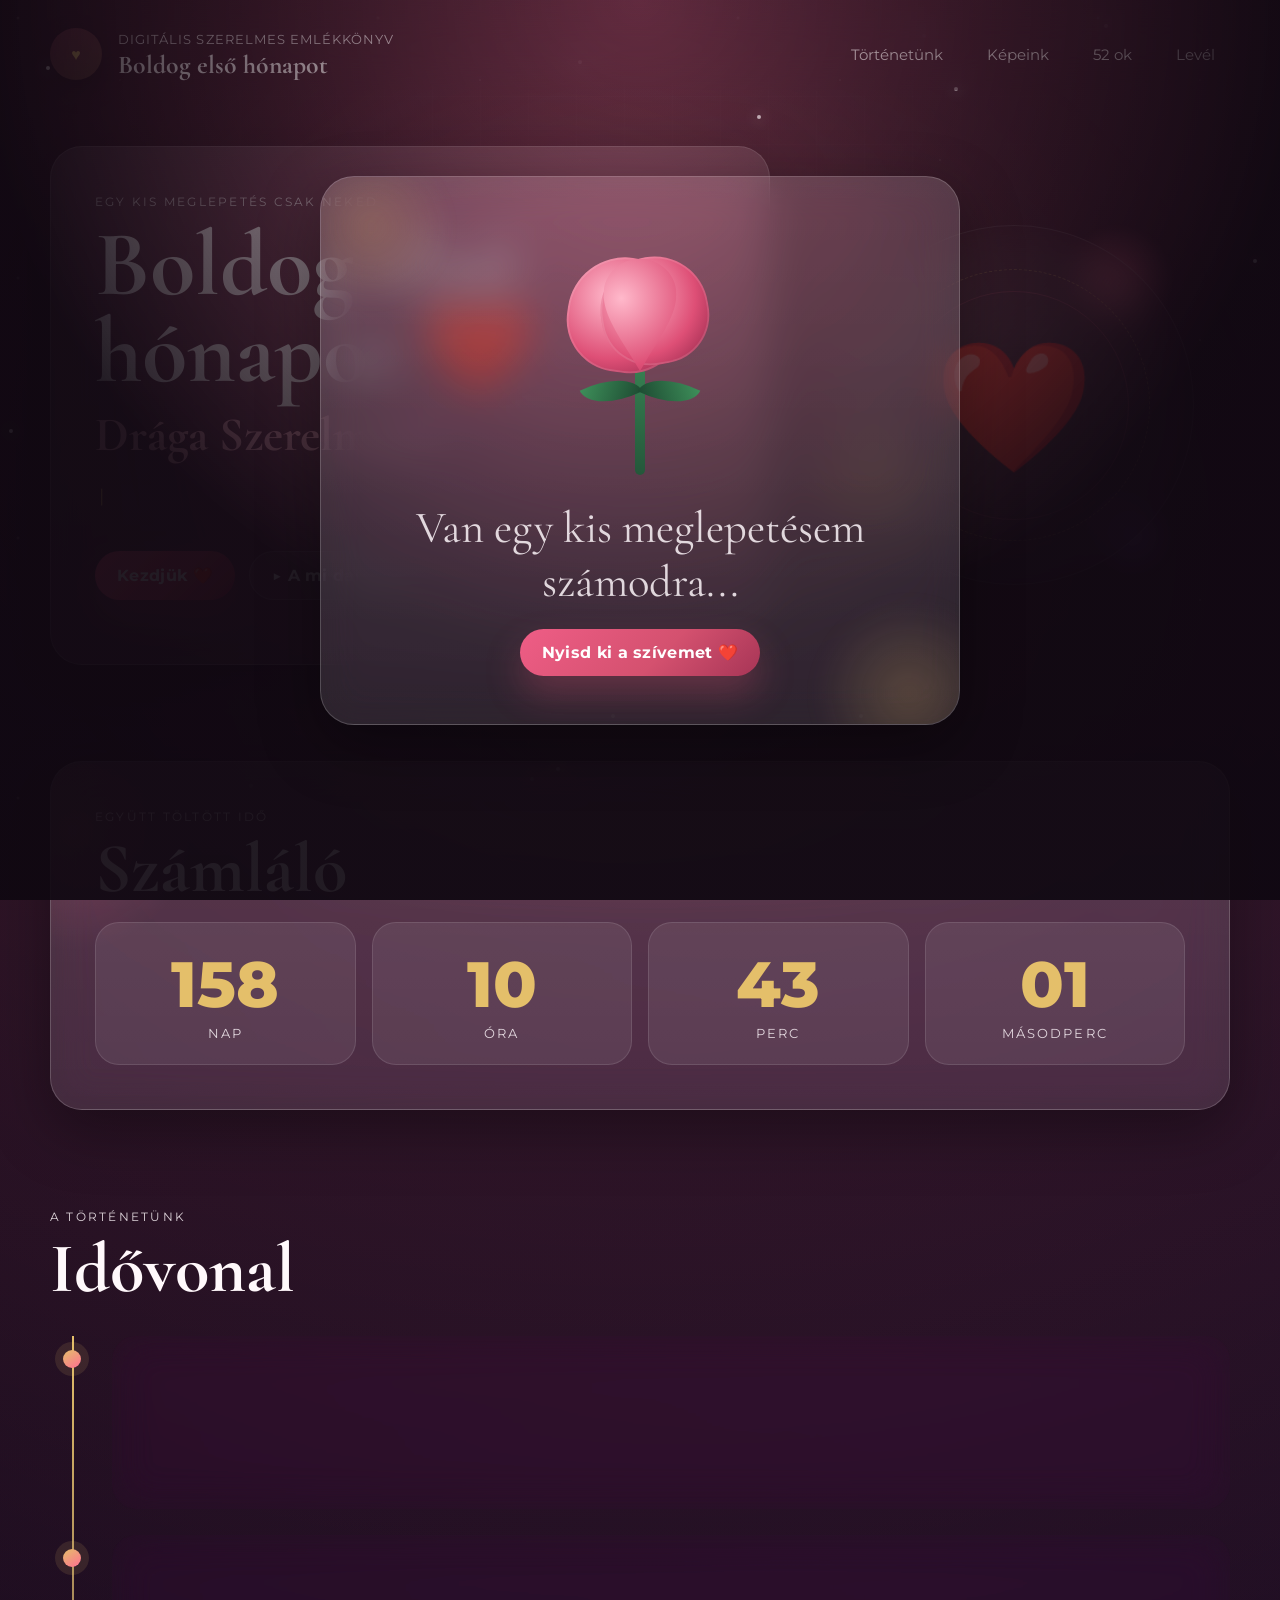
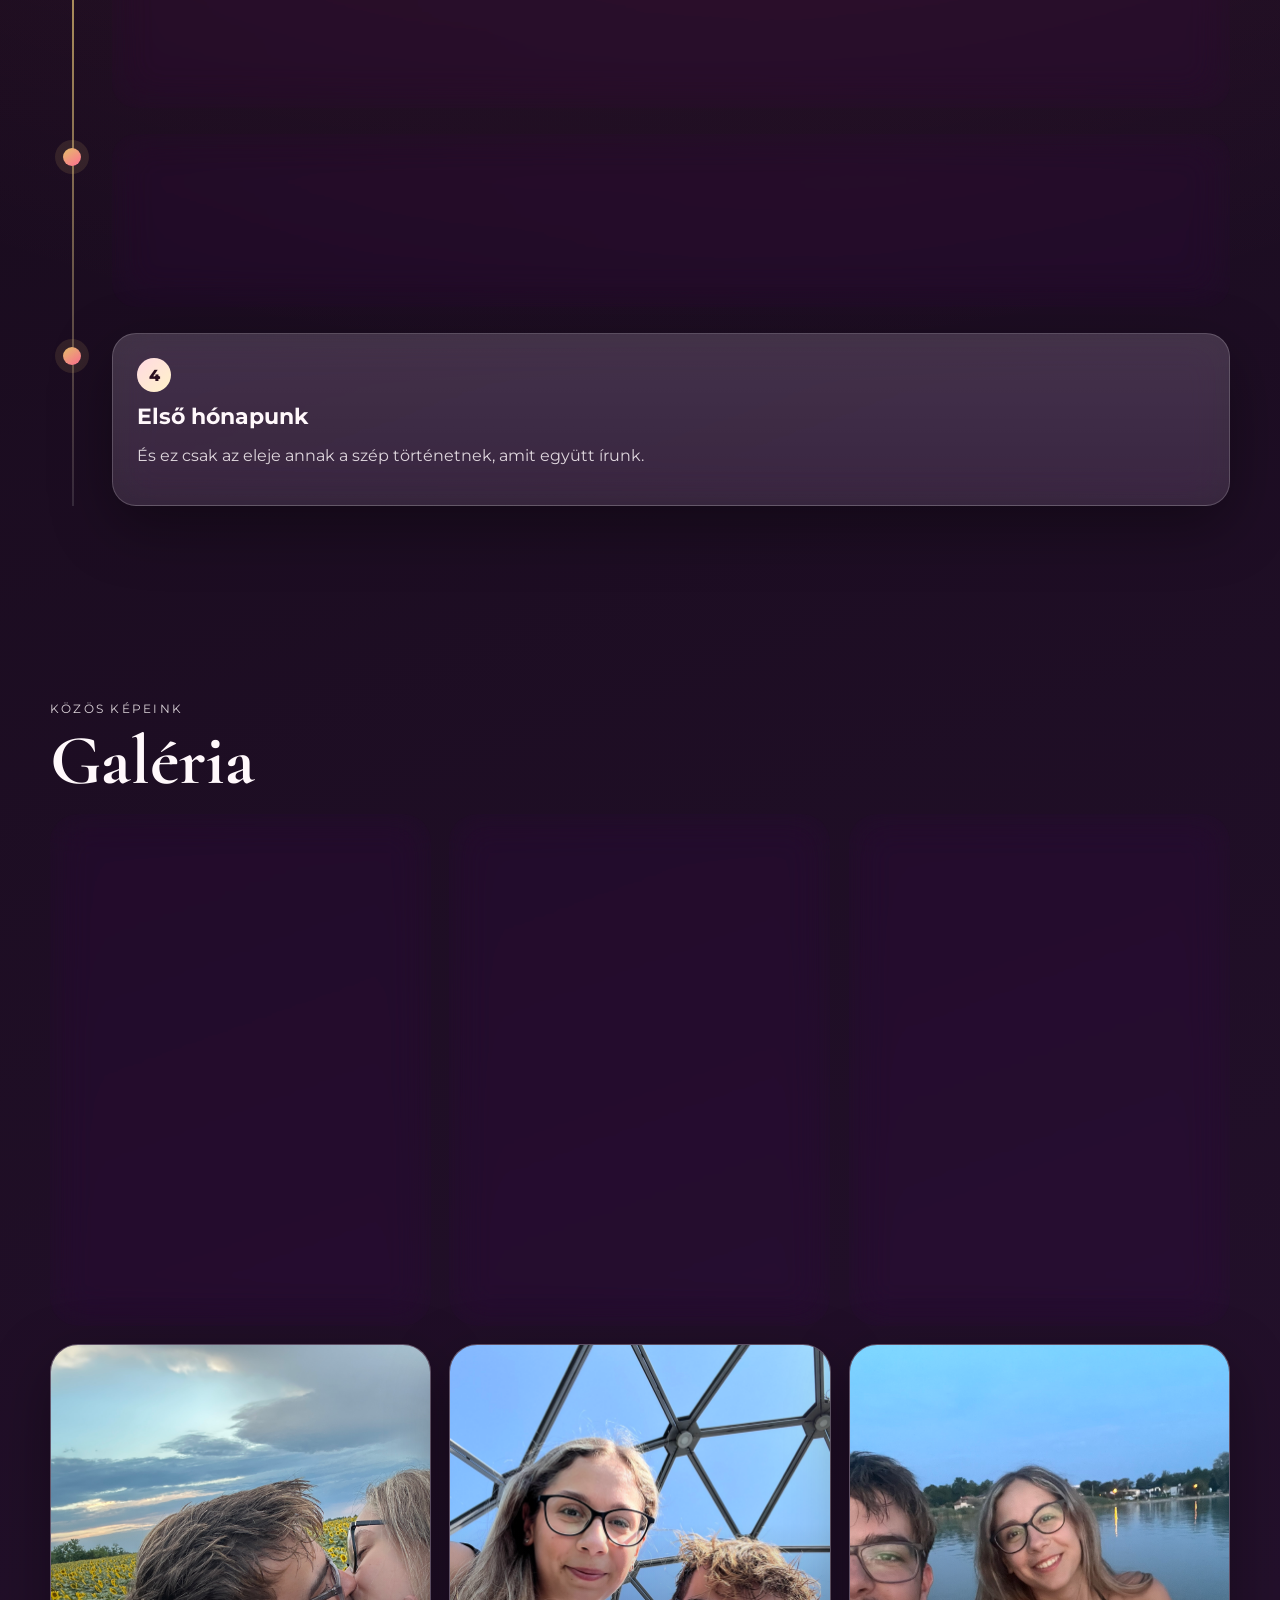
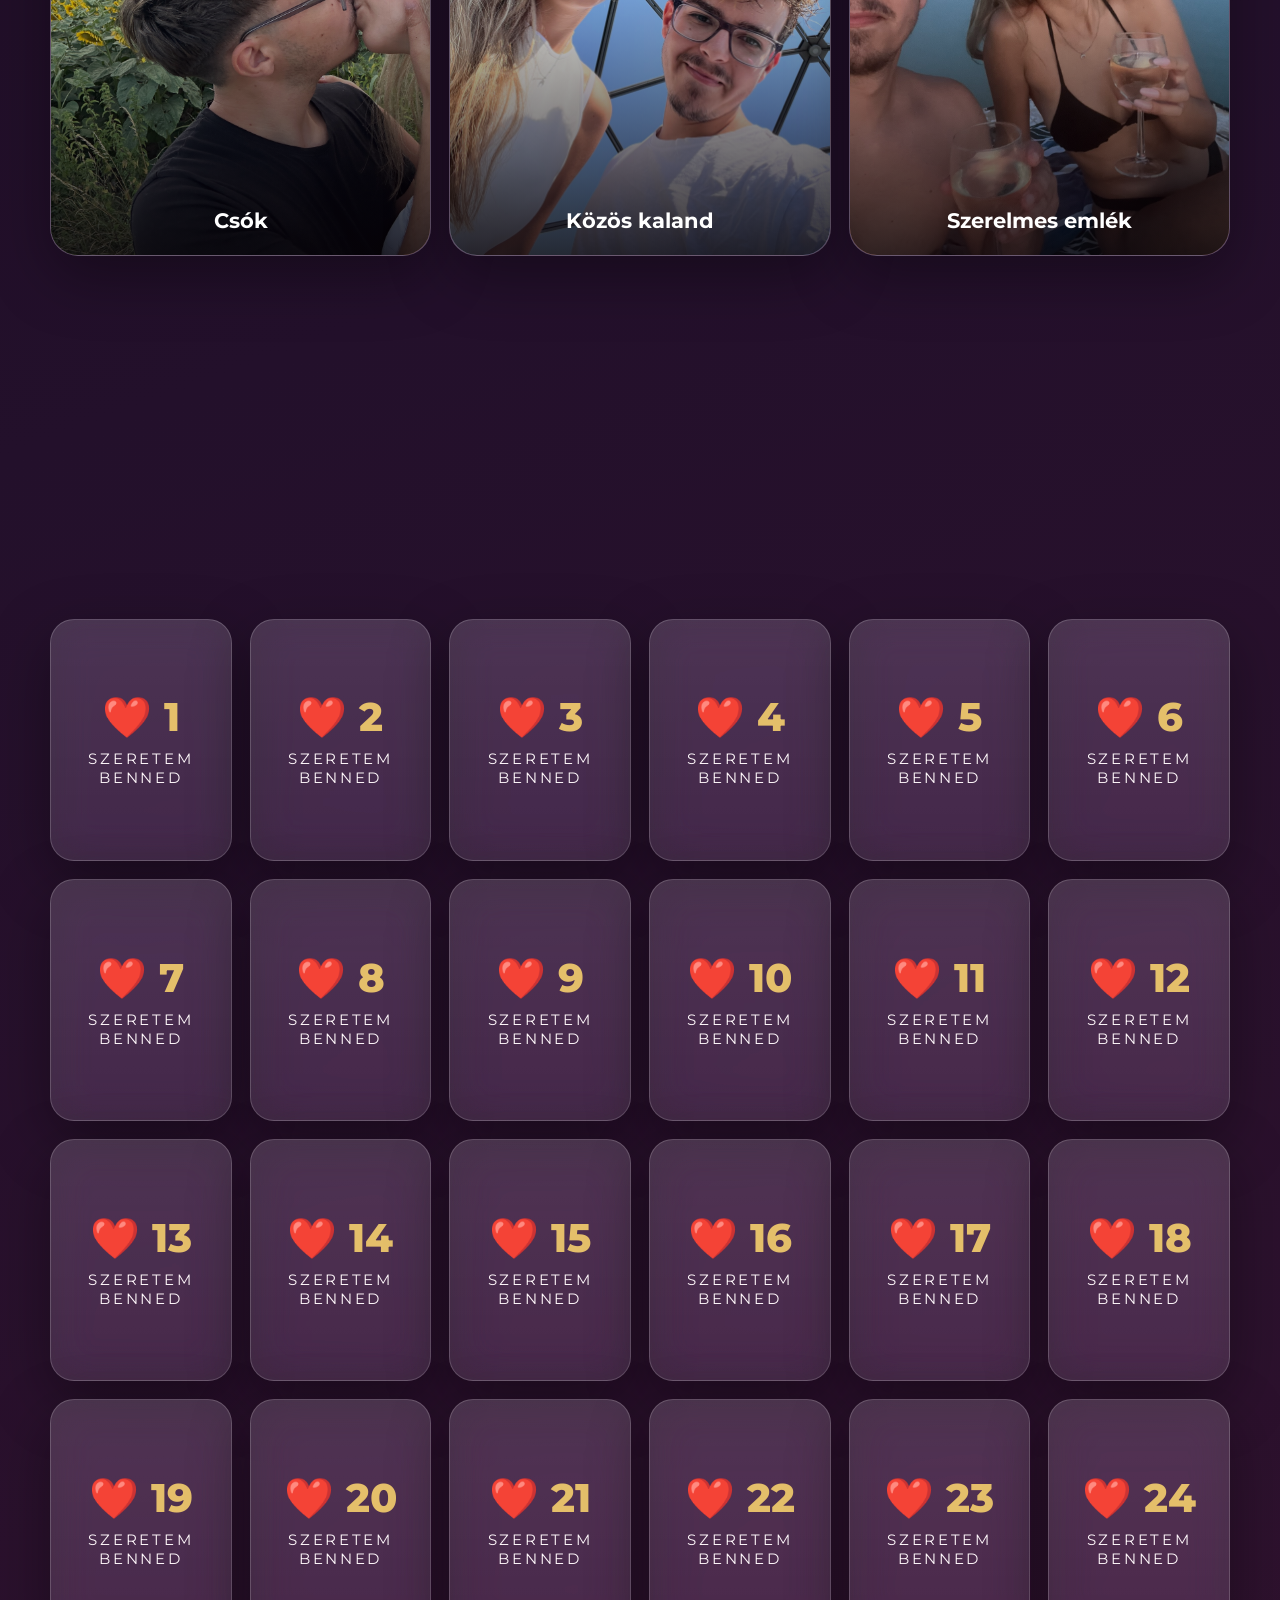
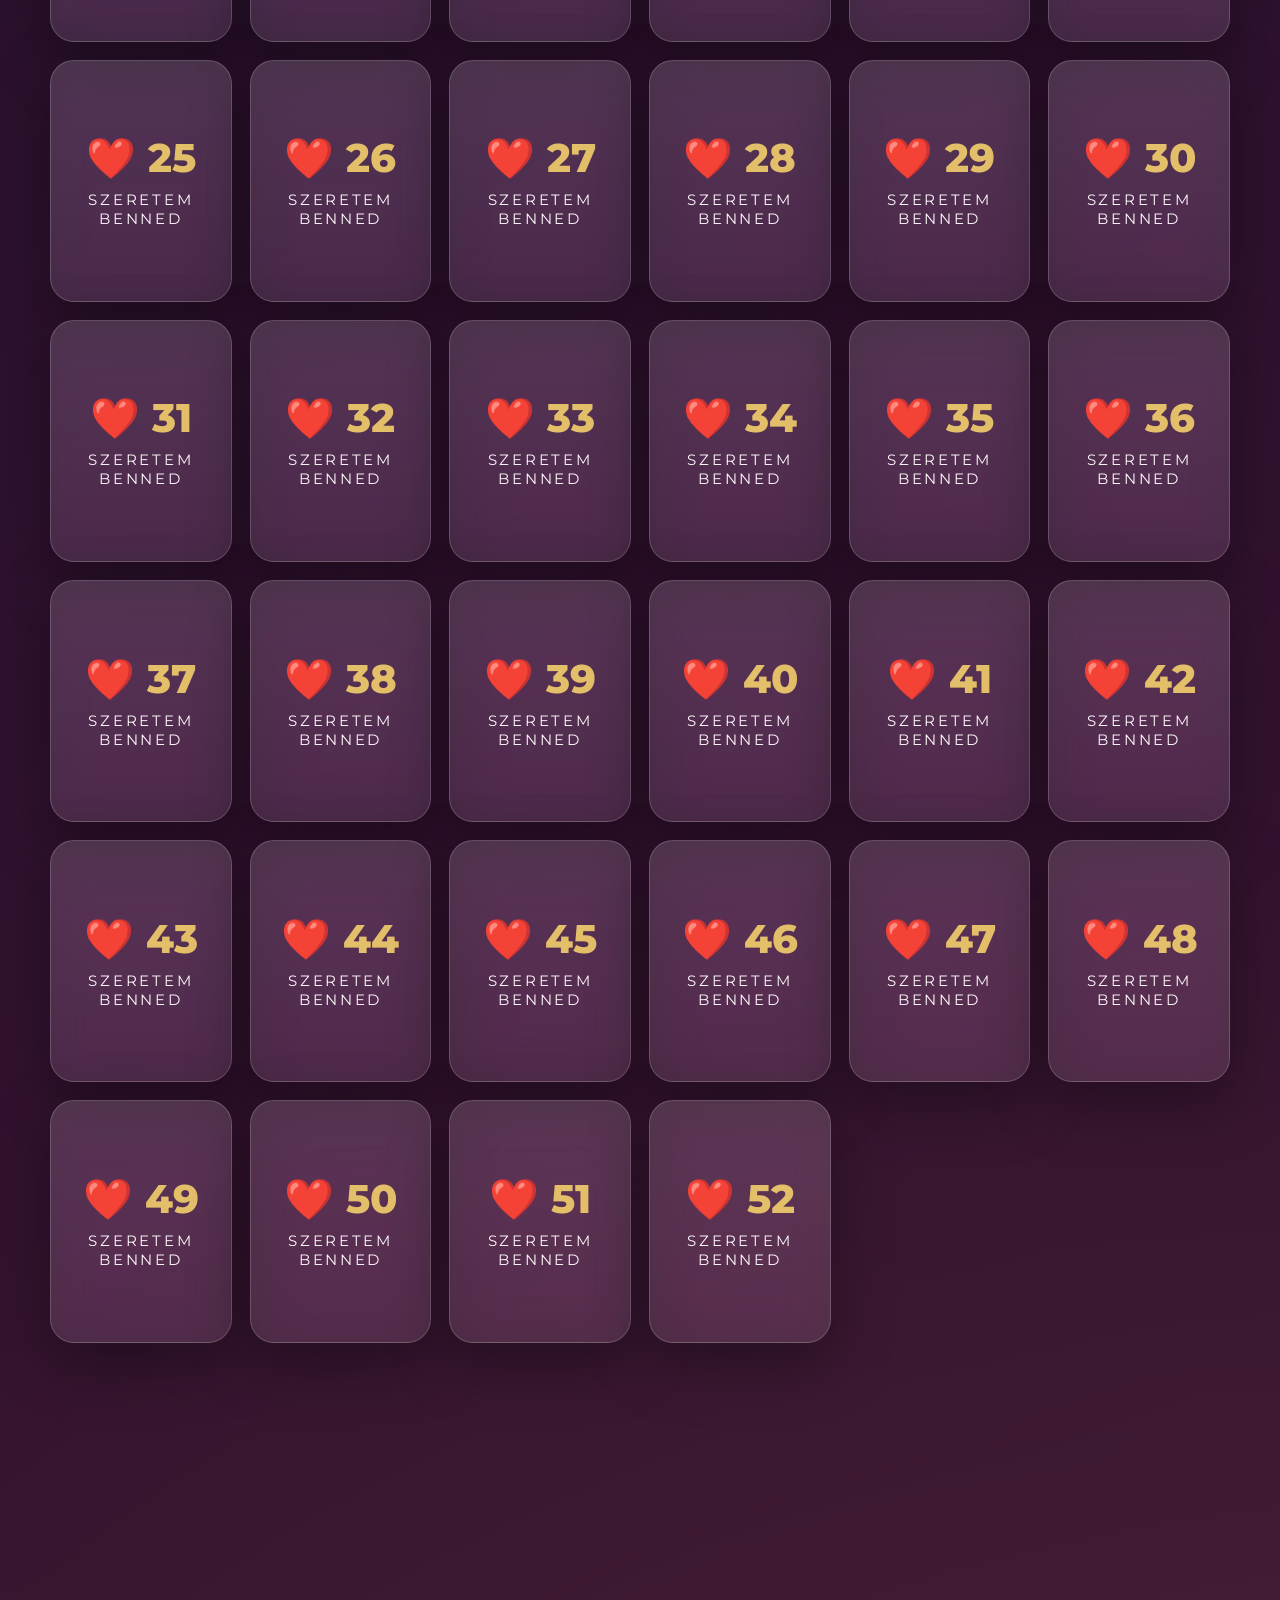
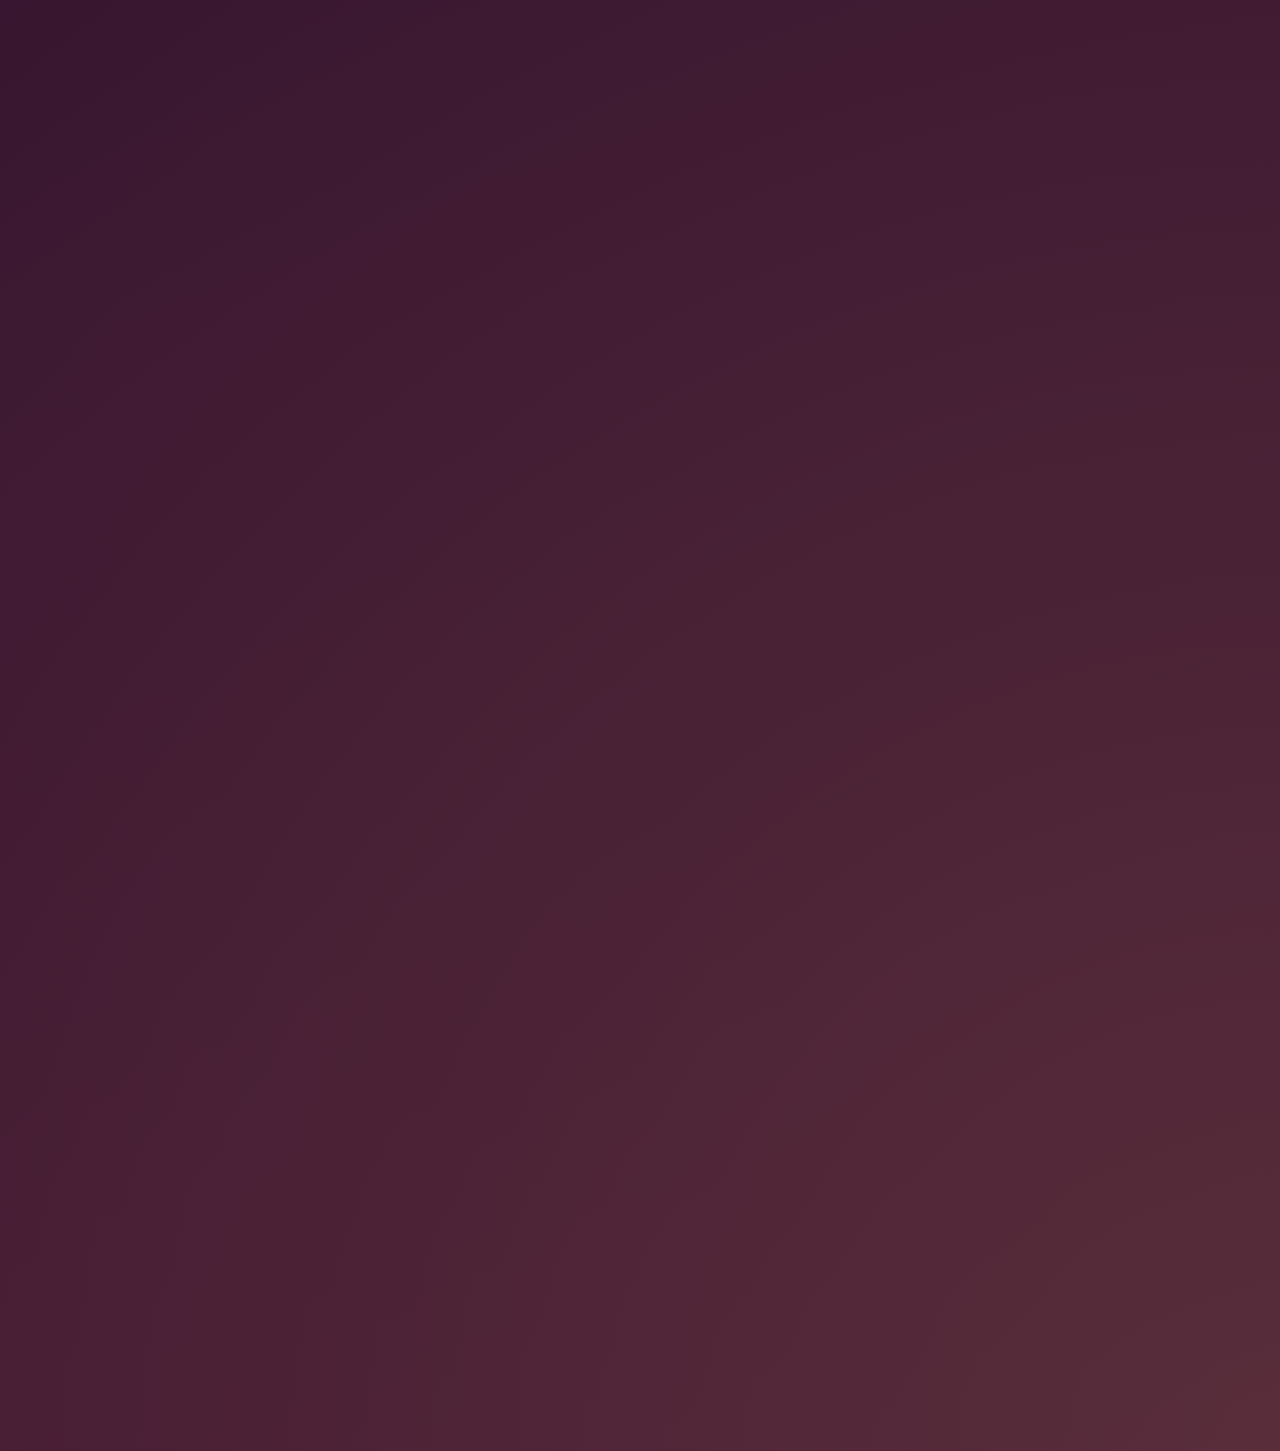
==== commit 96b46d9a: "Add files via upload" ====
--- a/index.html
+++ b/index.html
@@ -51,11 +51,6 @@
           <a class="btn btn-primary" href="#story">Kezdjük ❤️</a>
           <button class="btn btn-secondary" id="music-toggle" type="button">▶ A mi dalunk</button>
         </div>
-        <div class="mini-badge-row">
-          <span class="mini-badge">Glassmorphism</span>
-          <span class="mini-badge">Romantikus</span>
-          <span class="mini-badge">Reszponzív</span>
-        </div>
       </div>
       <div class="hero-visual" data-parallax>
         <div class="orb orb-one"></div>
@@ -126,7 +121,6 @@
         <p class="eyebrow">Közös képeink</p>
         <h2>Galéria</h2>
       </div>
-      <p class="section-copy reveal">A képeket később a saját fotóitokra cserélheted az <strong>images</strong> mappából.</p>
       <div class="gallery-grid" id="gallery-grid" aria-label="Fotógaléria"></div>
     </section>
 
@@ -135,7 +129,7 @@
         <p class="eyebrow">52 dolog, amit szeretek benned</p>
         <h2>Szívből</h2>
       </div>
-      <p class="section-copy reveal">Kattints a kártyákra, hogy megforduljanak. A szövegek teljesen szerkeszthetőek a JavaScript tömbben.</p>
+      <p class="section-copy reveal">Kattints a kártyákra, hogy megforduljanak.</p>
       <div class="reasons-grid" id="reasons-grid" aria-label="52 szeretetkártya"></div>
     </section>
 
@@ -154,9 +148,9 @@
         <article class="letter glass" id="love-letter">
           <p class="letter-title">Drága Szerelmem...</p>
           <div class="letter-body">
-            <p>Itt jön a személyes leveled helye. Ezt a részt később egyszerűen átírhatod a JavaScriptben vagy közvetlenül a HTML-ben.</p>
-            <p>Köszönöm, hogy velünk együtt szépülnek a hétköznapok. Minden pillanat veled különlegesebb, puhább és valahogy otthonosabb.</p>
-            <p>Ez a kis oldal csak egy kezdet, de minden sora rólad és rólunk szól.</p>
+            <p>Amikor visszagondolok erre az első hónapra, csak mosolyogni tudok. Minden apró pillanat veled – a nevetéseink, a beszélgetéseink éjszakába nyúlóan, még a csendjeink is – valami olyat adtak nekem, amit nehéz szavakba önteni.</p>
+            <p>Köszönöm, hogy önmagad vagy mellettem, hogy türelmes vagy, és hogy minden nappal közelebb hozol ahhoz, hogy jobb ember legyek.</p>
+            <p>Ez a weboldal csak egy apró töredéke annak, amit érzek irántad. A valóságban ennél sokkal, de sokkal többet érzek.</p>
           </div>
           <p class="letter-signature">Ölel, a szerelmed ❤️</p>
         </article>
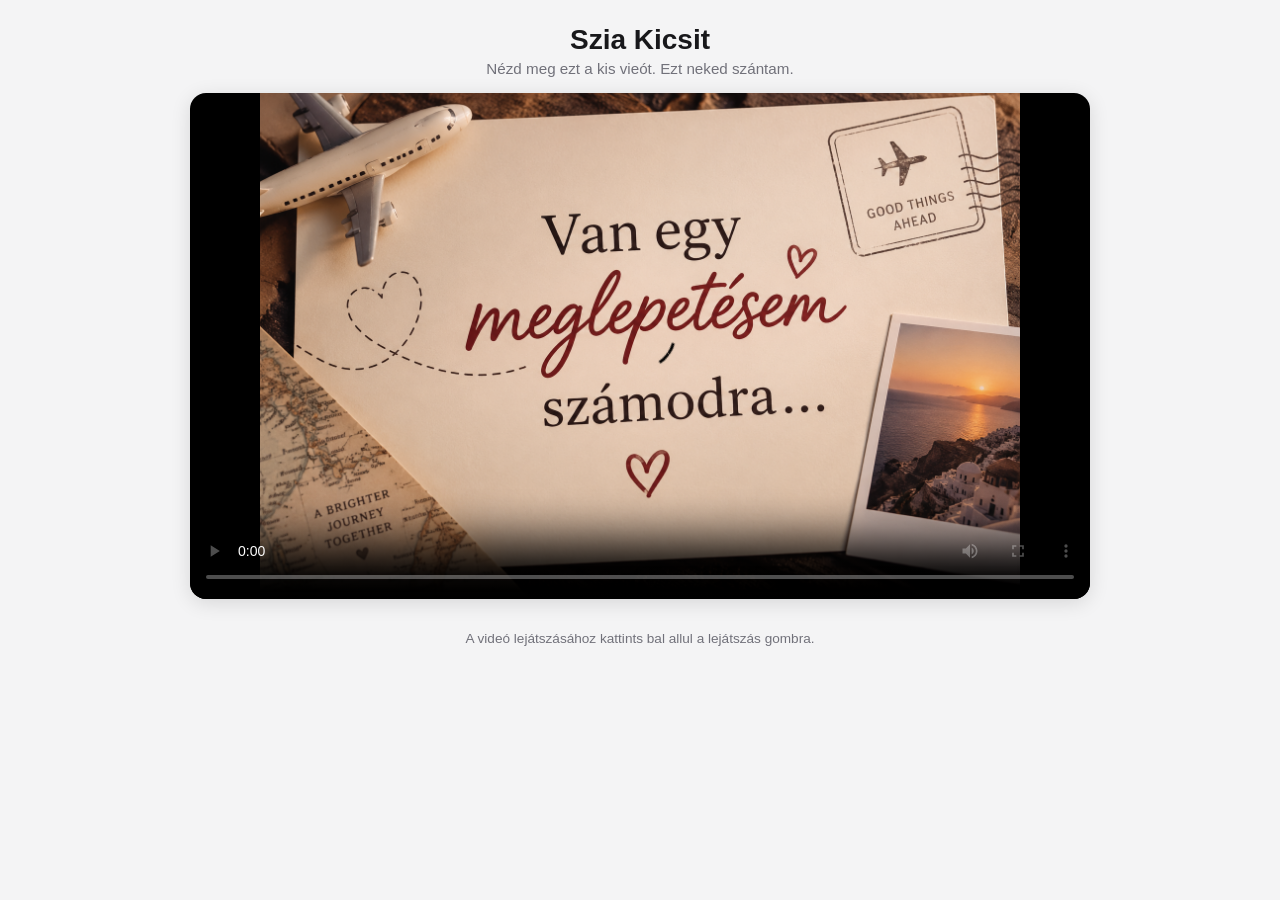
==== commit e1419605: "deleted:    images/OLVASD_EL.txt 	deleted:    images/kep1.jpg 	deleted:    images/kep2.jpg 	deleted:" ====
--- a/index.html
+++ b/index.html
@@ -1,220 +1,161 @@
-<!DOCTYPE html>
-<html lang="hu">
-<head>
-  <meta charset="UTF-8" />
-  <meta name="viewport" content="width=device-width, initial-scale=1.0" />
-  <meta name="description" content="Egy modern, romantikus digitális emlékkönyv az első közös hónapotokhoz." />
-  <meta name="theme-color" content="#2b1036" />
-  <meta name="keywords" content="romantikus weboldal, szerelmes emlékkönyv, ajándék, első hónap" />
-  <title>Első Hónapunk ❤️ | Szerelmes Emlékkönyv</title>
-  <link rel="preconnect" href="https://fonts.googleapis.com" />
-  <link rel="preconnect" href="https://fonts.gstatic.com" crossorigin />
-  <link href="https://fonts.googleapis.com/css2?family=Cormorant+Garamond:wght@400;500;600;700&family=Montserrat:wght@300;400;500;600;700;800&display=swap" rel="stylesheet" />
-  <link rel="stylesheet" href="style.css" />
-</head>
-<body>
-  <div class="background-stage" aria-hidden="true">
-    <div class="stars"></div>
-    <div class="glow glow-a"></div>
-    <div class="glow glow-b"></div>
-    <div class="glow glow-c"></div>
-    <div id="floating-hearts" class="floating-layer"></div>
-    <div id="floating-petals" class="floating-layer"></div>
-    <div id="sparkles" class="floating-layer"></div>
-    <div id="mouse-hearts" class="floating-layer"></div>
-  </div>
-
-  <main id="app-shell" class="app-shell is-hidden">
-    <header class="topbar">
-      <div class="brand">
-        <span class="brand-mark">♥</span>
-        <div>
-          <p class="brand-kicker">Digitális szerelmes emlékkönyv</p>
-          <h1>Boldog első hónapot</h1>
-        </div>
-      </div>
-      <nav class="topnav" aria-label="Fő navigáció">
-        <a href="#story">Történetünk</a>
-        <a href="#gallery">Képeink</a>
-        <a href="#reasons">52 ok</a>
-        <a href="#letter">Levél</a>
-      </nav>
-    </header>
-
-    <section class="hero section" id="hero">
-      <div class="hero-card glass" data-parallax>
-        <p class="eyebrow">Egy kis meglepetés csak Neked</p>
-        <h2>Boldog első hónapot ❤️</h2>
-        <h3>Drága Szerelmem!</h3>
-        <p class="typewriter" id="typewriter" aria-live="polite"></p>
-        <div class="hero-actions">
-          <a class="btn btn-primary" href="#story">Kezdjük ❤️</a>
-          <button class="btn btn-secondary" id="music-toggle" type="button">▶ A mi dalunk</button>
-        </div>
-      </div>
-      <div class="hero-visual" data-parallax>
-        <div class="orb orb-one"></div>
-        <div class="orb orb-two"></div>
-        <div class="orb orb-three"></div>
-        <div class="heart-frame">
-          <div class="heart-heart">❤️</div>
-        </div>
-      </div>
-    </section>
-
-    <section class="section counter-section glass reveal" id="counter-section">
-      <div class="section-heading">
-        <p class="eyebrow">Együtt töltött idő</p>
-        <h2>Számláló</h2>
-      </div>
-      <div class="counter-grid" id="counter" aria-live="polite">
-        <article class="counter-card"><span id="days">0</span><small>Nap</small></article>
-        <article class="counter-card"><span id="hours">0</span><small>Óra</small></article>
-        <article class="counter-card"><span id="minutes">0</span><small>Perc</small></article>
-        <article class="counter-card"><span id="seconds">0</span><small>Másodperc</small></article>
-      </div>
-    </section>
-
-    <section class="section story-section" id="story">
-      <div class="section-heading reveal">
-        <p class="eyebrow">A történetünk</p>
-        <h2>Idővonal</h2>
-      </div>
-      <div class="timeline">
-        <article class="timeline-item reveal">
-          <div class="timeline-dot"></div>
-          <div class="timeline-content glass">
-            <span class="timeline-step">1</span>
-            <h3>Megismerkedtünk</h3>
-            <p>Itt kezdődött minden, amikor két külön világ finoman összeért.</p>
-          </div>
-        </article>
-        <article class="timeline-item reveal">
-          <div class="timeline-dot"></div>
-          <div class="timeline-content glass">
-            <span class="timeline-step">2</span>
-            <h3>Első találkozás</h3>
-            <p>Az a pillanat, amikor a mosolyod máris otthonossá tette a napot.</p>
-          </div>
-        </article>
-        <article class="timeline-item reveal">
-          <div class="timeline-dot"></div>
-          <div class="timeline-content glass">
-            <span class="timeline-step">3</span>
-            <h3>Első randi</h3>
-            <p>Egy emlék, amihez mindig vissza lehet sétálni gondolatban.</p>
-          </div>
-        </article>
-        <article class="timeline-item reveal">
-          <div class="timeline-dot"></div>
-          <div class="timeline-content glass">
-            <span class="timeline-step">4</span>
-            <h3>Első hónapunk</h3>
-            <p>És ez csak az eleje annak a szép történetnek, amit együtt írunk.</p>
-          </div>
-        </article>
-      </div>
-    </section>
-
-    <section class="section gallery-section" id="gallery">
-      <div class="section-heading reveal">
-        <p class="eyebrow">Közös képeink</p>
-        <h2>Galéria</h2>
-      </div>
-      <div class="gallery-grid" id="gallery-grid" aria-label="Fotógaléria"></div>
-    </section>
-
-    <section class="section reasons-section" id="reasons">
-      <div class="section-heading reveal">
-        <p class="eyebrow">52 dolog, amit szeretek benned</p>
-        <h2>Szívből</h2>
-      </div>
-      <p class="section-copy reveal">Kattints a kártyákra, hogy megforduljanak.</p>
-      <div class="reasons-grid" id="reasons-grid" aria-label="52 szeretetkártya"></div>
-    </section>
-
-    <section class="section letter-section" id="letter">
-      <div class="section-heading reveal">
-        <p class="eyebrow">Szerelmes levél</p>
-        <h2>Nyisd ki a szívemet</h2>
-      </div>
-      <div class="envelope-wrap reveal">
-        <button class="envelope" id="envelope" type="button" aria-expanded="false" aria-controls="love-letter">
-          <div class="envelope-back"></div>
-          <div class="envelope-front"></div>
-          <div class="envelope-flap"></div>
-          <div class="seal">❤</div>
-        </button>
-        <article class="letter glass" id="love-letter">
-          <p class="letter-title">Drága Szerelmem...</p>
-          <div class="letter-body">
-            <p>Amikor visszagondolok erre az első hónapra, csak mosolyogni tudok. Minden apró pillanat veled – a nevetéseink, a beszélgetéseink éjszakába nyúlóan, még a csendjeink is – valami olyat adtak nekem, amit nehéz szavakba önteni.</p>
-            <p>Köszönöm, hogy önmagad vagy mellettem, hogy türelmes vagy, és hogy minden nappal közelebb hozol ahhoz, hogy jobb ember legyek.</p>
-            <p>Ez a weboldal csak egy apró töredéke annak, amit érzek irántad. A valóságban ennél sokkal, de sokkal többet érzek.</p>
-          </div>
-          <p class="letter-signature">Ölel, a szerelmed ❤️</p>
-        </article>
-      </div>
-    </section>
-
-    <section class="section final-section glass reveal" id="final">
-      <p class="eyebrow">A végére</p>
-      <h2>Szeretlek ❤️</h2>
-      <p class="final-copy">És ez még csak a kezdet...</p>
-      <div class="final-pulse"></div>
-    </section>
-  </main>
-
-  <div class="intro-screen" id="intro-screen" role="dialog" aria-modal="true" aria-label="Kezdőképernyő">
-    <div class="intro-card glass">
-      <div class="rose" aria-hidden="true">
-        <div class="rose-stem"></div>
-        <div class="rose-leaf rose-leaf-left"></div>
-        <div class="rose-leaf rose-leaf-right"></div>
-        <div class="rose-bloom">
-          <span></span><span></span><span></span>
-        </div>
-      </div>
-      <p class="intro-text">Van egy kis meglepetésem számodra...</p>
-      <button class="btn btn-primary intro-button" id="open-heart" type="button">Nyisd ki a szívemet ❤️</button>
-    </div>
-  </div>
-
-  <div class="lightbox" id="lightbox" aria-hidden="true">
-    <button class="lightbox-close" id="lightbox-close" type="button" aria-label="Lightbox bezárása">×</button>
-    <img id="lightbox-image" alt="Kép nagyban" />
-    <p id="lightbox-caption"></p>
-  </div>
-
-  <audio id="background-music" preload="none"></audio>
-
-  <template id="gallery-template">
-    <article class="gallery-item glass">
-      <button class="gallery-trigger" type="button">
-        <span class="gallery-overlay"></span>
-        <img alt="Közös emlék" loading="lazy" />
-        <div class="gallery-labels">
-          <span class="gallery-title"></span>
-          <span class="gallery-subtitle"></span>
-        </div>
-      </button>
-    </article>
-  </template>
-
-  <template id="reason-template">
-    <article class="reason-card">
-      <div class="reason-inner">
-        <div class="reason-face reason-front glass">
-          <span class="reason-number"></span>
-          <p>Szeretem benned</p>
-        </div>
-        <div class="reason-face reason-back glass">
-          <p></p>
-        </div>
-      </div>
-    </article>
-  </template>
-
-  <script src="script.js"></script>
-</body>
-</html>
+<!DOCTYPE html>
+<html lang="hu">
+<head>
+<meta charset="UTF-8">
+<meta name="viewport" content="width=device-width, initial-scale=1.0, viewport-fit=cover">
+<title>Videó</title>
+<style>
+  :root {
+    --bg: #f4f4f5;
+    --card-bg: #ffffff;
+    --text: #18181b;
+    --muted: #71717a;
+    --accent: #2563eb;
+  }
+  @media (prefers-color-scheme: dark) {
+    :root:not([data-theme="light"]) {
+      --bg: #0b0b0d;
+      --card-bg: #18181b;
+      --text: #f4f4f5;
+      --muted: #a1a1aa;
+      --accent: #60a5fa;
+    }
+  }
+  :root[data-theme="dark"] {
+    --bg: #0b0b0d;
+    --card-bg: #18181b;
+    --text: #f4f4f5;
+    --muted: #a1a1aa;
+    --accent: #60a5fa;
+  }
+
+  * { box-sizing: border-box; }
+
+  html, body {
+    margin: 0;
+    padding: 0;
+    background: var(--bg);
+    color: var(--text);
+    font-family: -apple-system, BlinkMacSystemFont, "Segoe UI", Roboto, Helvetica, Arial, sans-serif;
+    min-height: 100%;
+  }
+
+  body {
+    display: flex;
+    flex-direction: column;
+    align-items: center;
+    justify-content: flex-start;
+    padding: 24px 16px 40px;
+    gap: 16px;
+  }
+
+  header {
+    width: 100%;
+    max-width: 900px;
+    text-align: center;
+  }
+
+  h1 {
+    font-size: clamp(1.25rem, 4vw, 1.75rem);
+    margin: 0 0 4px;
+    font-weight: 700;
+  }
+
+  p.subtitle {
+    margin: 0;
+    color: var(--muted);
+    font-size: 0.95rem;
+  }
+
+  .video-card {
+    width: 100%;
+    max-width: 900px;
+    background: var(--card-bg);
+    border-radius: 16px;
+    overflow: hidden;
+    box-shadow: 0 4px 20px rgba(0,0,0,0.12);
+  }
+
+  .video-wrapper {
+    position: relative;
+    width: 100%;
+    aspect-ratio: 16 / 9;
+    background: #000;
+  }
+
+  .video-wrapper video,
+  .video-wrapper iframe {
+    position: absolute;
+    top: 0;
+    left: 0;
+    width: 100%;
+    height: 100%;
+    border: none;
+    display: block;
+  }
+
+  .placeholder {
+    position: absolute;
+    inset: 0;
+    display: flex;
+    align-items: center;
+    justify-content: center;
+    flex-direction: column;
+    gap: 8px;
+    color: #d4d4d8;
+    text-align: center;
+    padding: 20px;
+  }
+
+  .placeholder svg {
+    width: 48px;
+    height: 48px;
+    opacity: 0.6;
+  }
+
+  .placeholder p {
+    margin: 0;
+    font-size: 0.9rem;
+    color: #a1a1aa;
+    max-width: 320px;
+  }
+
+  .info {
+    max-width: 900px;
+    width: 100%;
+    color: var(--muted);
+    font-size: 0.85rem;
+    text-align: center;
+    line-height: 1.5;
+  }
+
+  .info code {
+    background: var(--card-bg);
+    padding: 2px 6px;
+    border-radius: 6px;
+    color: var(--accent);
+    font-size: 0.8em;
+  }
+</style>
+</head>
+<body>
+
+  <header>
+    <h1>Szia Kicsit</h1>
+    <p class="subtitle">Nézd meg ezt a kis vieót. Ezt neked szántam.</p>
+  </header>
+
+  <div class="video-card">
+    <div class="video-wrapper">
+            <video controls playsinline preload="metadata" poster="borito.png">
+             <source src="romatrip.mp4" type="video/mp4">
+           </video>
+    </div>
+  </div>
+
+  <p class="info">
+    A videó lejátszásához kattints bal allul a lejátszás gombra.
+  </p>
+
+</body>
+</html>
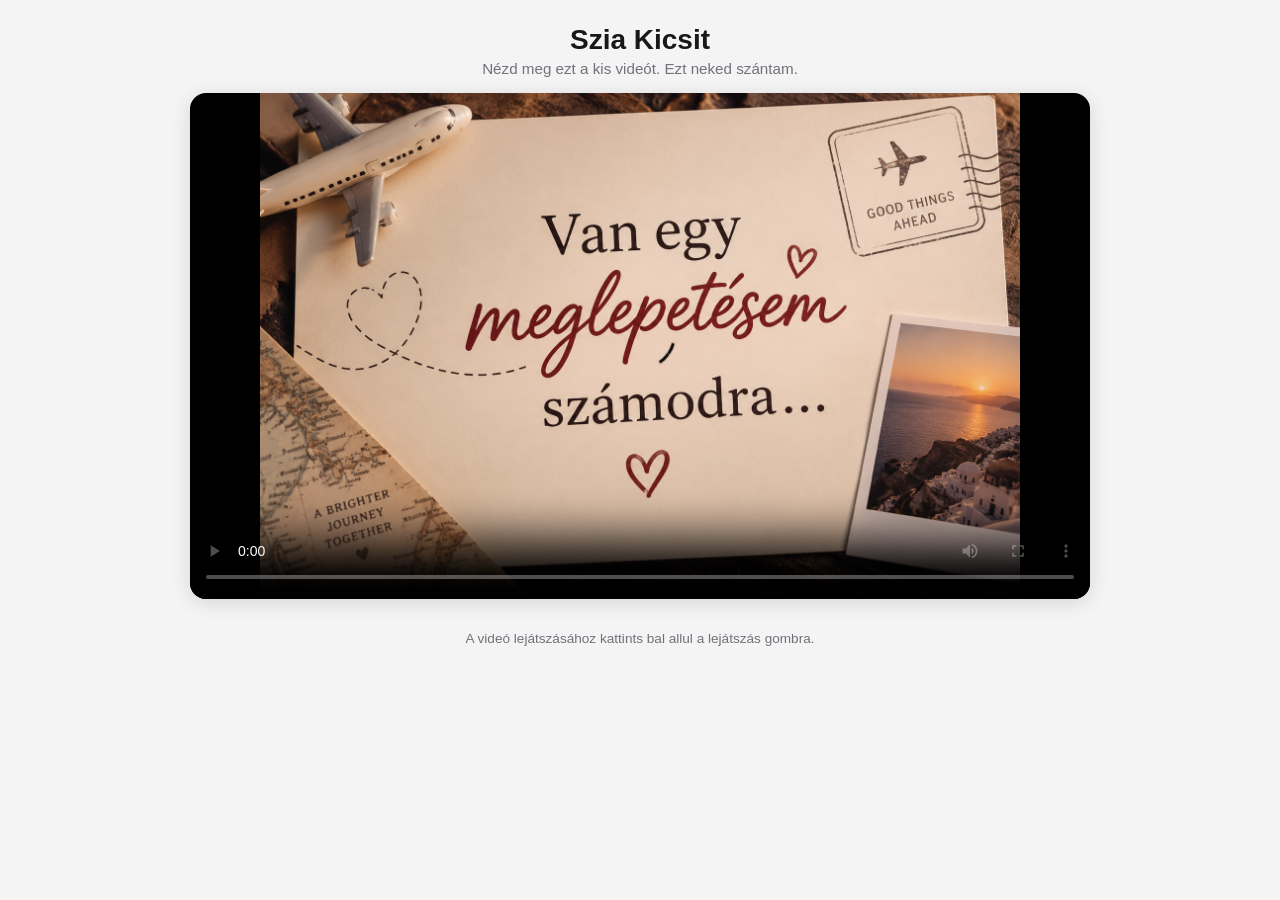
==== commit 3296bd0c: "modified:   index.html" ====
--- a/index.html
+++ b/index.html
@@ -142,7 +142,7 @@
 
   <header>
     <h1>Szia Kicsit</h1>
-    <p class="subtitle">Nézd meg ezt a kis vieót. Ezt neked szántam.</p>
+    <p class="subtitle">Nézd meg ezt a kis videót. Ezt neked szántam.</p>
   </header>
 
   <div class="video-card">
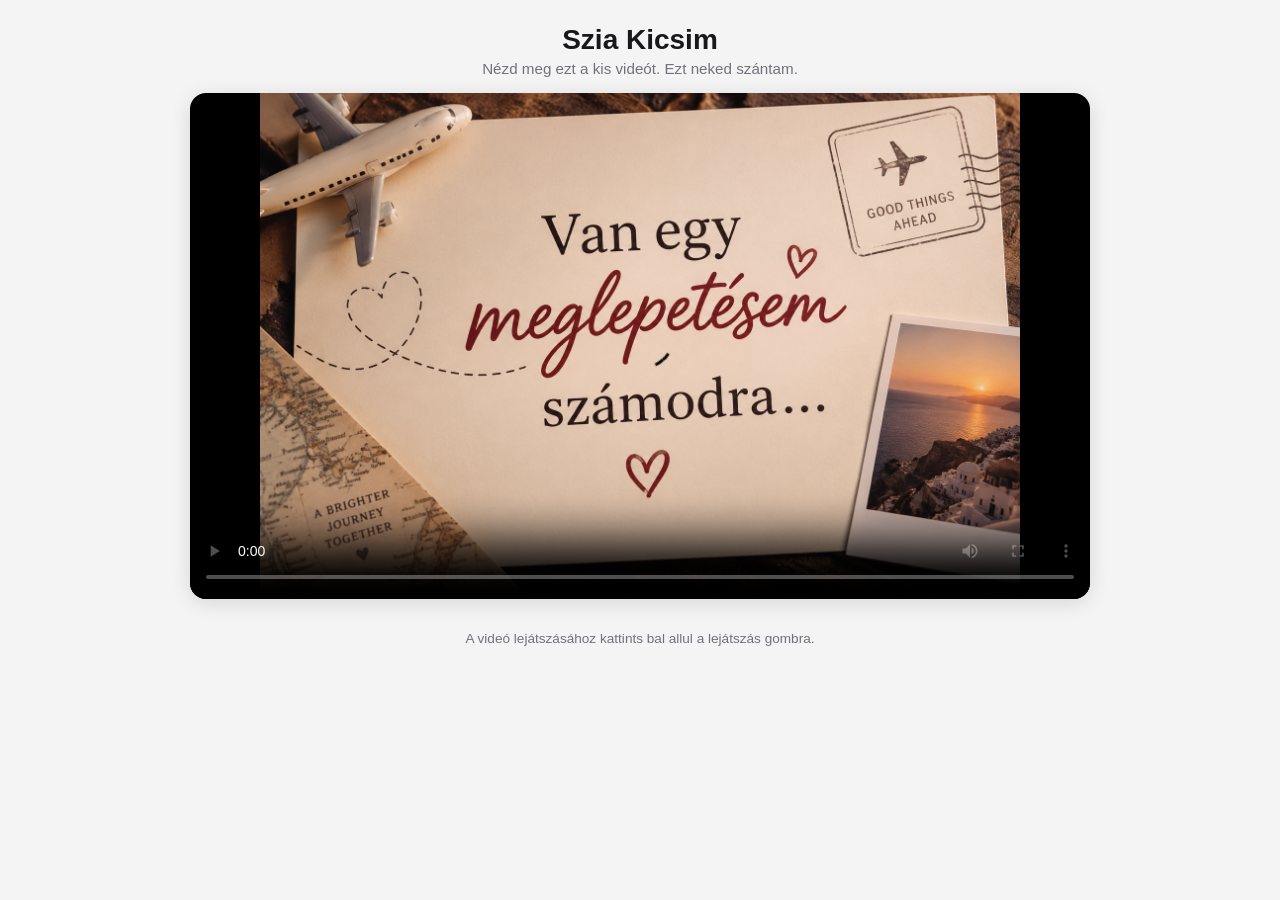
==== commit 9a74a3f8: "modified:   index.html" ====
--- a/index.html
+++ b/index.html
@@ -141,7 +141,7 @@
 <body>
 
   <header>
-    <h1>Szia Kicsit</h1>
+    <h1>Szia Kicsim</h1>
     <p class="subtitle">Nézd meg ezt a kis videót. Ezt neked szántam.</p>
   </header>
 
